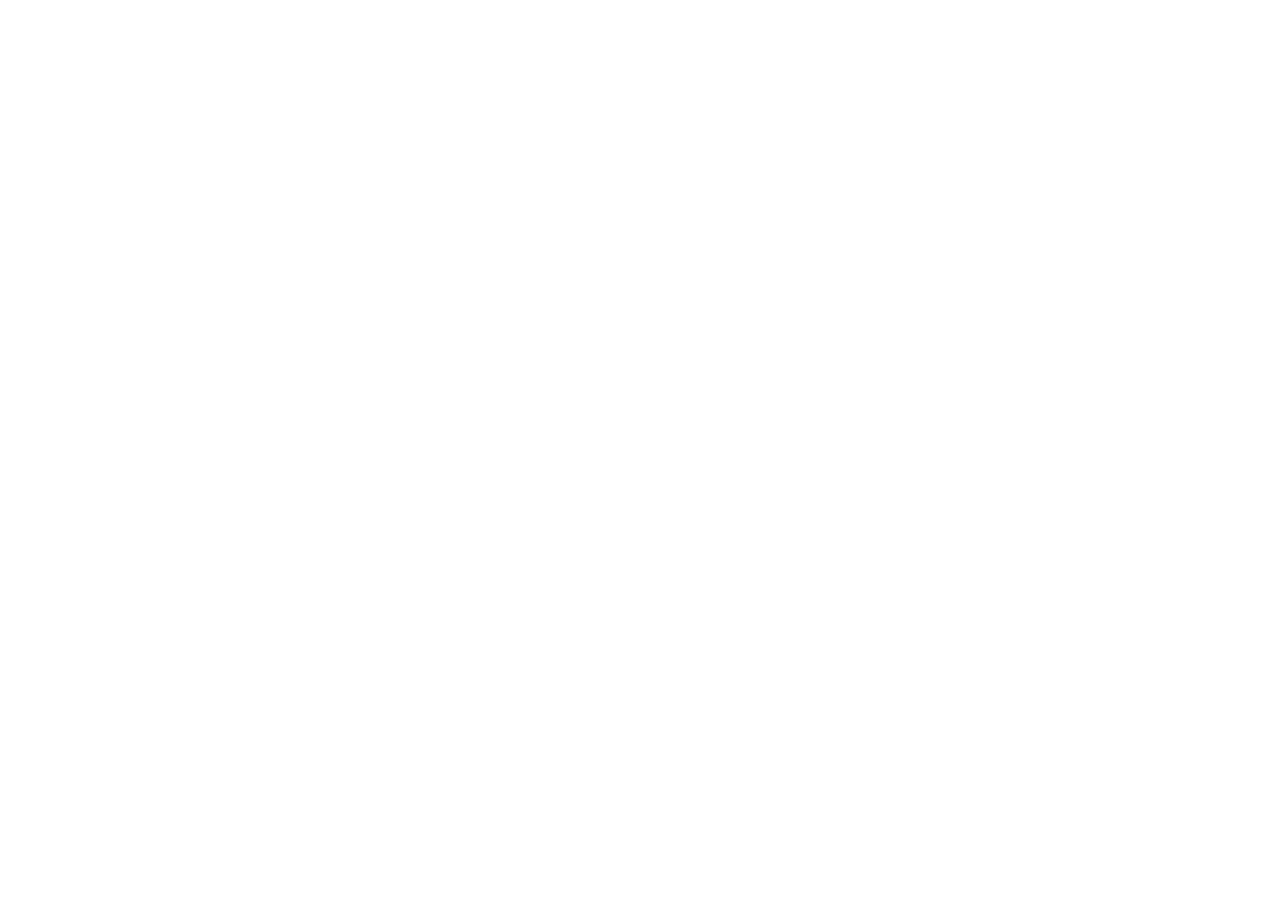
==== index.html @ 7f384db0 "jojo" ====
<!DOCTYPE html>
<html lang="en">

<head>
  <meta charset="UTF-8">
  <meta http-equiv="X-UA-Compatible" content="IE=edge">
  <meta name="viewport" content="width=device-width, initial-scale=1.0">
  <title>Document</title>
</head>

<body>

</body>

</html>
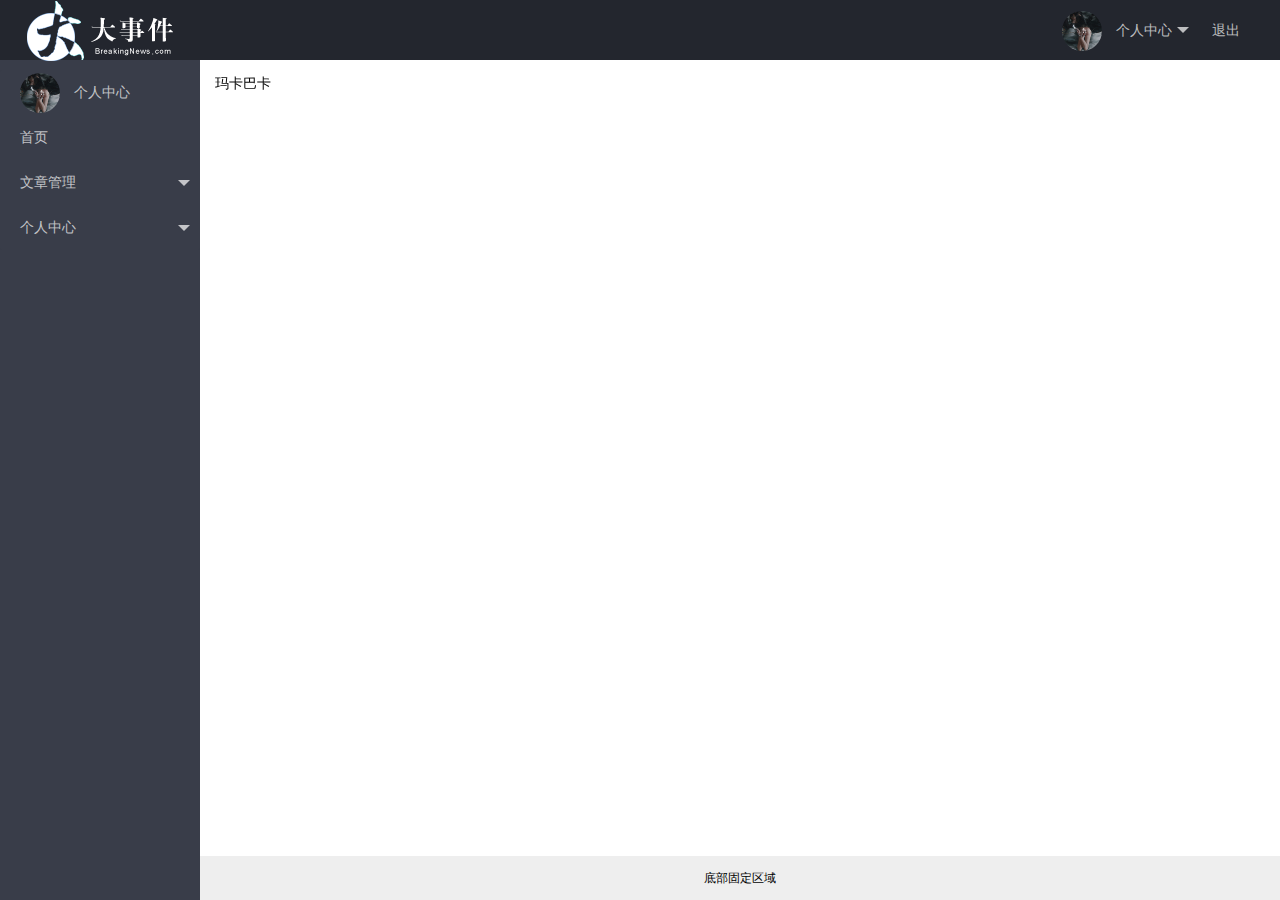
==== commit 188abd8a: "第二次提交" ====
--- a/index.html
+++ b/index.html
@@ -6,10 +6,81 @@
   <meta http-equiv="X-UA-Compatible" content="IE=edge">
   <meta name="viewport" content="width=device-width, initial-scale=1.0">
   <title>Document</title>
+  <link rel="stylesheet" href="/assets/lib/layui/css/layui.css">
+  <link rel="stylesheet" href="/assets/css/index.css">
 </head>
 
 <body>
+  <div class="layui-layout layui-layout-admin">
+    <div class="layui-header">
+      <div class="layui-logo">
+        <img src="/assets/images/logo.png" alt="">
+      </div>
+      <!-- 头部区域（可配合layui 已有的水平导航） -->
 
+      <ul class="layui-nav layui-layout-right">
+        <li class="layui-nav-item layui-hide layui-show-md-inline-block">
+          <a href="javascript:;">
+            <img src="/assets/images/preview.jpg" class="layui-nav-img">
+            个人中心
+          </a>
+          <dl class="layui-nav-child">
+            <dd><a href="">基础资料</a></dd>
+            <dd><a href="">更换头像</a></dd>
+            <dd><a href="">重置密码</a></dd>
+          </dl>
+        </li>
+        <li class="layui-nav-item" lay-header-event="menuRight" lay-unselect>
+          <a href="javascript:;">
+            退出
+          </a>
+        </li>
+      </ul>
+    </div>
+
+    <div class="layui-side layui-bg-black">
+      <div class="layui-side-scroll">
+        <!-- 左侧导航区域（可配合layui已有的垂直导航） -->
+        <ul class="layui-nav layui-nav-tree xia" lay-filter="test">
+          <li class="layui-nav-item"><a href="javascript:;">
+              <img src="/assets/images/preview.jpg" class="layui-nav-img">
+              个人中心
+            </a></li>
+          <li class="layui-nav-item"><a href="javascript:;">首页</a></li>
+          <li class="layui-nav-item">
+            <a class="" href="javascript:;">文章管理</a>
+            <dl class="layui-nav-child">
+              <dd><a href="javascript:;">文章类别</a></dd>
+              <dd><a href="javascript:;">文章列表</a></dd>
+              <dd><a href="javascript:;">发布文章</a></dd>
+
+            </dl>
+          </li>
+          <li class="layui-nav-item">
+            <a href="javascript:;">个人中心</a>
+            <dl class="layui-nav-child">
+              <dd><a href="javascript:;">基本资料</a></dd>
+              <dd><a href="javascript:;">更换头像</a></dd>
+              <dd><a href="">重置密码</a></dd>
+            </dl>
+          </li>
+
+        </ul>
+      </div>
+    </div>
+
+    <div class="layui-body">
+      <!-- 内容主体区域 -->
+      <div style="padding: 15px;">玛卡巴卡</div>
+    </div>
+
+    <div class="layui-footer">
+      <!-- 底部固定区域 -->
+      底部固定区域
+    </div>
+  </div>
+  <script src="./layui/layui.js"></script>
+  <script src="/assets/lib/layui/layui.all.js"></script>
 </body>
 
 </html>--- a/assets/lib/layui/css/layui.css
+++ b/assets/lib/layui/css/layui.css
@@ -0,0 +1,2 @@
+/** layui-v2.5.5 MIT License By https://www.layui.com */
+ .layui-inline,img{display:inline-block;vertical-align:middle}h1,h2,h3,h4,h5,h6{font-weight:400}.layui-edge,.layui-header,.layui-inline,.layui-main{position:relative}.layui-body,.layui-edge,.layui-elip{overflow:hidden}.layui-btn,.layui-edge,.layui-inline,img{vertical-align:middle}.layui-btn,.layui-disabled,.layui-icon,.layui-unselect{-moz-user-select:none;-webkit-user-select:none;-ms-user-select:none}.layui-elip,.layui-form-checkbox span,.layui-form-pane .layui-form-label{text-overflow:ellipsis;white-space:nowrap}.layui-breadcrumb,.layui-tree-btnGroup{visibility:hidden}blockquote,body,button,dd,div,dl,dt,form,h1,h2,h3,h4,h5,h6,input,li,ol,p,pre,td,textarea,th,ul{margin:0;padding:0;-webkit-tap-highlight-color:rgba(0,0,0,0)}a:active,a:hover{outline:0}img{border:none}li{list-style:none}table{border-collapse:collapse;border-spacing:0}h4,h5,h6{font-size:100%}button,input,optgroup,option,select,textarea{font-family:inherit;font-size:inherit;font-style:inherit;font-weight:inherit;outline:0}pre{white-space:pre-wrap;white-space:-moz-pre-wrap;white-space:-pre-wrap;white-space:-o-pre-wrap;word-wrap:break-word}body{line-height:24px;font:14px Helvetica Neue,Helvetica,PingFang SC,Tahoma,Arial,sans-serif}hr{height:1px;margin:10px 0;border:0;clear:both}a{color:#333;text-decoration:none}a:hover{color:#777}a cite{font-style:normal;*cursor:pointer}.layui-border-box,.layui-border-box *{box-sizing:border-box}.layui-box,.layui-box *{box-sizing:content-box}.layui-clear{clear:both;*zoom:1}.layui-clear:after{content:'\20';clear:both;*zoom:1;display:block;height:0}.layui-inline{*display:inline;*zoom:1}.layui-edge{display:inline-block;width:0;height:0;border-width:6px;border-style:dashed;border-color:transparent}.layui-edge-top{top:-4px;border-bottom-color:#999;border-bottom-style:solid}.layui-edge-right{border-left-color:#999;border-left-style:solid}.layui-edge-bottom{top:2px;border-top-color:#999;border-top-style:solid}.layui-edge-left{border-right-color:#999;border-right-style:solid}.layui-disabled,.layui-disabled:hover{color:#d2d2d2!important;cursor:not-allowed!important}.layui-circle{border-radius:100%}.layui-show{display:block!important}.layui-hide{display:none!important}@font-face{font-family:layui-icon;src:url(../font/iconfont.eot?v=250);src:url(../font/iconfont.eot?v=250#iefix) format('embedded-opentype'),url(../font/iconfont.woff2?v=250) format('woff2'),url(../font/iconfont.woff?v=250) format('woff'),url(../font/iconfont.ttf?v=250) format('truetype'),url(../font/iconfont.svg?v=250#layui-icon) format('svg')}.layui-icon{font-family:layui-icon!important;font-size:16px;font-style:normal;-webkit-font-smoothing:antialiased;-moz-osx-font-smoothing:grayscale}.layui-icon-reply-fill:before{content:"\e611"}.layui-icon-set-fill:before{content:"\e614"}.layui-icon-menu-fill:before{content:"\e60f"}.layui-icon-search:before{content:"\e615"}.layui-icon-share:before{content:"\e641"}.layui-icon-set-sm:before{content:"\e620"}.layui-icon-engine:before{content:"\e628"}.layui-icon-close:before{content:"\1006"}.layui-icon-close-fill:before{content:"\1007"}.layui-icon-chart-screen:before{content:"\e629"}.layui-icon-star:before{content:"\e600"}.layui-icon-circle-dot:before{content:"\e617"}.layui-icon-chat:before{content:"\e606"}.layui-icon-release:before{content:"\e609"}.layui-icon-list:before{content:"\e60a"}.layui-icon-chart:before{content:"\e62c"}.layui-icon-ok-circle:before{content:"\1005"}.layui-icon-layim-theme:before{content:"\e61b"}.layui-icon-table:before{content:"\e62d"}.layui-icon-right:before{content:"\e602"}.layui-icon-left:before{content:"\e603"}.layui-icon-cart-simple:before{content:"\e698"}.layui-icon-face-cry:before{content:"\e69c"}.layui-icon-face-smile:before{content:"\e6af"}.layui-icon-survey:before{content:"\e6b2"}.layui-icon-tree:before{content:"\e62e"}.layui-icon-upload-circle:before{content:"\e62f"}.layui-icon-add-circle:before{content:"\e61f"}.layui-icon-download-circle:before{content:"\e601"}.layui-icon-templeate-1:before{content:"\e630"}.layui-icon-util:before{content:"\e631"}.layui-icon-face-surprised:before{content:"\e664"}.layui-icon-edit:before{content:"\e642"}.layui-icon-speaker:before{content:"\e645"}.layui-icon-down:before{content:"\e61a"}.layui-icon-file:before{content:"\e621"}.layui-icon-layouts:before{content:"\e632"}.layui-icon-rate-half:before{content:"\e6c9"}.layui-icon-add-circle-fine:before{content:"\e608"}.layui-icon-prev-circle:before{content:"\e633"}.layui-icon-read:before{content:"\e705"}.layui-icon-404:before{content:"\e61c"}.layui-icon-carousel:before{content:"\e634"}.layui-icon-help:before{content:"\e607"}.layui-icon-code-circle:before{content:"\e635"}.layui-icon-water:before{content:"\e636"}.layui-icon-username:before{content:"\e66f"}.layui-icon-find-fill:before{content:"\e670"}.layui-icon-about:before{content:"\e60b"}.layui-icon-location:before{content:"\e715"}.layui-icon-up:before{content:"\e619"}.layui-icon-pause:before{content:"\e651"}.layui-icon-date:before{content:"\e637"}.layui-icon-layim-uploadfile:before{content:"\e61d"}.layui-icon-delete:before{content:"\e640"}.layui-icon-play:before{content:"\e652"}.layui-icon-top:before{content:"\e604"}.layui-icon-friends:before{content:"\e612"}.layui-icon-refresh-3:before{content:"\e9aa"}.layui-icon-ok:before{content:"\e605"}.layui-icon-layer:before{content:"\e638"}.layui-icon-face-smile-fine:before{content:"\e60c"}.layui-icon-dollar:before{content:"\e659"}.layui-icon-group:before{content:"\e613"}.layui-icon-layim-download:before{content:"\e61e"}.layui-icon-picture-fine:before{content:"\e60d"}.layui-icon-link:before{content:"\e64c"}.layui-icon-diamond:before{content:"\e735"}.layui-icon-log:before{content:"\e60e"}.layui-icon-rate-solid:before{content:"\e67a"}.layui-icon-fonts-del:before{content:"\e64f"}.layui-icon-unlink:before{content:"\e64d"}.layui-icon-fonts-clear:before{content:"\e639"}.layui-icon-triangle-r:before{content:"\e623"}.layui-icon-circle:before{content:"\e63f"}.layui-icon-radio:before{content:"\e643"}.layui-icon-align-center:before{content:"\e647"}.layui-icon-align-right:before{content:"\e648"}.layui-icon-align-left:before{content:"\e649"}.layui-icon-loading-1:before{content:"\e63e"}.layui-icon-return:before{content:"\e65c"}.layui-icon-fonts-strong:before{content:"\e62b"}.layui-icon-upload:before{content:"\e67c"}.layui-icon-dialogue:before{content:"\e63a"}.layui-icon-video:before{content:"\e6ed"}.layui-icon-headset:before{content:"\e6fc"}.layui-icon-cellphone-fine:before{content:"\e63b"}.layui-icon-add-1:before{content:"\e654"}.layui-icon-face-smile-b:before{content:"\e650"}.layui-icon-fonts-html:before{content:"\e64b"}.layui-icon-form:before{content:"\e63c"}.layui-icon-cart:before{content:"\e657"}.layui-icon-camera-fill:before{content:"\e65d"}.layui-icon-tabs:before{content:"\e62a"}.layui-icon-fonts-code:before{content:"\e64e"}.layui-icon-fire:before{content:"\e756"}.layui-icon-set:before{content:"\e716"}.layui-icon-fonts-u:before{content:"\e646"}.layui-icon-triangle-d:before{content:"\e625"}.layui-icon-tips:before{content:"\e702"}.layui-icon-picture:before{content:"\e64a"}.layui-icon-more-vertical:before{content:"\e671"}.layui-icon-flag:before{content:"\e66c"}.layui-icon-loading:before{content:"\e63d"}.layui-icon-fonts-i:before{content:"\e644"}.layui-icon-refresh-1:before{content:"\e666"}.layui-icon-rmb:before{content:"\e65e"}.layui-icon-home:before{content:"\e68e"}.layui-icon-user:before{content:"\e770"}.layui-icon-notice:before{content:"\e667"}.layui-icon-login-weibo:before{content:"\e675"}.layui-icon-voice:before{content:"\e688"}.layui-icon-upload-drag:before{content:"\e681"}.layui-icon-login-qq:before{content:"\e676"}.layui-icon-snowflake:before{content:"\e6b1"}.layui-icon-file-b:before{content:"\e655"}.layui-icon-template:before{content:"\e663"}.layui-icon-auz:before{content:"\e672"}.layui-icon-console:before{content:"\e665"}.layui-icon-app:before{content:"\e653"}.layui-icon-prev:before{content:"\e65a"}.layui-icon-website:before{content:"\e7ae"}.layui-icon-next:before{content:"\e65b"}.layui-icon-component:before{content:"\e857"}.layui-icon-more:before{content:"\e65f"}.layui-icon-login-wechat:before{content:"\e677"}.layui-icon-shrink-right:before{content:"\e668"}.layui-icon-spread-left:before{content:"\e66b"}.layui-icon-camera:before{content:"\e660"}.layui-icon-note:before{content:"\e66e"}.layui-icon-refresh:before{content:"\e669"}.layui-icon-female:before{content:"\e661"}.layui-icon-male:before{content:"\e662"}.layui-icon-password:before{content:"\e673"}.layui-icon-senior:before{content:"\e674"}.layui-icon-theme:before{content:"\e66a"}.layui-icon-tread:before{content:"\e6c5"}.layui-icon-praise:before{content:"\e6c6"}.layui-icon-star-fill:before{content:"\e658"}.layui-icon-rate:before{content:"\e67b"}.layui-icon-template-1:before{content:"\e656"}.layui-icon-vercode:before{content:"\e679"}.layui-icon-cellphone:before{content:"\e678"}.layui-icon-screen-full:before{content:"\e622"}.layui-icon-screen-restore:before{content:"\e758"}.layui-icon-cols:before{content:"\e610"}.layui-icon-export:before{content:"\e67d"}.layui-icon-print:before{content:"\e66d"}.layui-icon-slider:before{content:"\e714"}.layui-icon-addition:before{content:"\e624"}.layui-icon-subtraction:before{content:"\e67e"}.layui-icon-service:before{content:"\e626"}.layui-icon-transfer:before{content:"\e691"}.layui-main{width:1140px;margin:0 auto}.layui-header{z-index:1000;height:60px}.layui-header a:hover{transition:all .5s;-webkit-transition:all .5s}.layui-side{position:fixed;left:0;top:0;bottom:0;z-index:999;width:200px;overflow-x:hidden}.layui-side-scroll{position:relative;width:220px;height:100%;overflow-x:hidden}.layui-body{position:absolute;left:200px;right:0;top:0;bottom:0;z-index:998;width:auto;overflow-y:auto;box-sizing:border-box}.layui-layout-body{overflow:hidden}.layui-layout-admin .layui-header{background-color:#23262E}.layui-layout-admin .layui-side{top:60px;width:200px;overflow-x:hidden}.layui-layout-admin .layui-body{position:fixed;top:60px;bottom:44px}.layui-layout-admin .layui-main{width:auto;margin:0 15px}.layui-layout-admin .layui-footer{position:fixed;left:200px;right:0;bottom:0;height:44px;line-height:44px;padding:0 15px;background-color:#eee}.layui-layout-admin .layui-logo{position:absolute;left:0;top:0;width:200px;height:100%;line-height:60px;text-align:center;color:#009688;font-size:16px}.layui-layout-admin .layui-header .layui-nav{background:0 0}.layui-layout-left{position:absolute!important;left:200px;top:0}.layui-layout-right{position:absolute!important;right:0;top:0}.layui-container{position:relative;margin:0 auto;padding:0 15px;box-sizing:border-box}.layui-fluid{position:relative;margin:0 auto;padding:0 15px}.layui-row:after,.layui-row:before{content:'';display:block;clear:both}.layui-col-lg1,.layui-col-lg10,.layui-col-lg11,.layui-col-lg12,.layui-col-lg2,.layui-col-lg3,.layui-col-lg4,.layui-col-lg5,.layui-col-lg6,.layui-col-lg7,.layui-col-lg8,.layui-col-lg9,.layui-col-md1,.layui-col-md10,.layui-col-md11,.layui-col-md12,.layui-col-md2,.layui-col-md3,.layui-col-md4,.layui-col-md5,.layui-col-md6,.layui-col-md7,.layui-col-md8,.layui-col-md9,.layui-col-sm1,.layui-col-sm10,.layui-col-sm11,.layui-col-sm12,.layui-col-sm2,.layui-col-sm3,.layui-col-sm4,.layui-col-sm5,.layui-col-sm6,.layui-col-sm7,.layui-col-sm8,.layui-col-sm9,.layui-col-xs1,.layui-col-xs10,.layui-col-xs11,.layui-col-xs12,.layui-col-xs2,.layui-col-xs3,.layui-col-xs4,.layui-col-xs5,.layui-col-xs6,.layui-col-xs7,.layui-col-xs8,.layui-col-xs9{position:relative;display:block;box-sizing:border-box}.layui-col-xs1,.layui-col-xs10,.layui-col-xs11,.layui-col-xs12,.layui-col-xs2,.layui-col-xs3,.layui-col-xs4,.layui-col-xs5,.layui-col-xs6,.layui-col-xs7,.layui-col-xs8,.layui-col-xs9{float:left}.layui-col-xs1{width:8.33333333%}.layui-col-xs2{width:16.66666667%}.layui-col-xs3{width:25%}.layui-col-xs4{width:33.33333333%}.layui-col-xs5{width:41.66666667%}.layui-col-xs6{width:50%}.layui-col-xs7{width:58.33333333%}.layui-col-xs8{width:66.66666667%}.layui-col-xs9{width:75%}.layui-col-xs10{width:83.33333333%}.layui-col-xs11{width:91.66666667%}.layui-col-xs12{width:100%}.layui-col-xs-offset1{margin-left:8.33333333%}.layui-col-xs-offset2{margin-left:16.66666667%}.layui-col-xs-offset3{margin-left:25%}.layui-col-xs-offset4{margin-left:33.33333333%}.layui-col-xs-offset5{margin-left:41.66666667%}.layui-col-xs-offset6{margin-left:50%}.layui-col-xs-offset7{margin-left:58.33333333%}.layui-col-xs-offset8{margin-left:66.66666667%}.layui-col-xs-offset9{margin-left:75%}.layui-col-xs-offset10{margin-left:83.33333333%}.layui-col-xs-offset11{margin-left:91.66666667%}.layui-col-xs-offset12{margin-left:100%}@media screen and (max-width:768px){.layui-hide-xs{display:none!important}.layui-show-xs-block{display:block!important}.layui-show-xs-inline{display:inline!important}.layui-show-xs-inline-block{display:inline-block!important}}@media screen and (min-width:768px){.layui-container{width:750px}.layui-hide-sm{display:none!important}.layui-show-sm-block{display:block!important}.layui-show-sm-inline{display:inline!important}.layui-show-sm-inline-block{display:inline-block!important}.layui-col-sm1,.layui-col-sm10,.layui-col-sm11,.layui-col-sm12,.layui-col-sm2,.layui-col-sm3,.layui-col-sm4,.layui-col-sm5,.layui-col-sm6,.layui-col-sm7,.layui-col-sm8,.layui-col-sm9{float:left}.layui-col-sm1{width:8.33333333%}.layui-col-sm2{width:16.66666667%}.layui-col-sm3{width:25%}.layui-col-sm4{width:33.33333333%}.layui-col-sm5{width:41.66666667%}.layui-col-sm6{width:50%}.layui-col-sm7{width:58.33333333%}.layui-col-sm8{width:66.66666667%}.layui-col-sm9{width:75%}.layui-col-sm10{width:83.33333333%}.layui-col-sm11{width:91.66666667%}.layui-col-sm12{width:100%}.layui-col-sm-offset1{margin-left:8.33333333%}.layui-col-sm-offset2{margin-left:16.66666667%}.layui-col-sm-offset3{margin-left:25%}.layui-col-sm-offset4{margin-left:33.33333333%}.layui-col-sm-offset5{margin-left:41.66666667%}.layui-col-sm-offset6{margin-left:50%}.layui-col-sm-offset7{margin-left:58.33333333%}.layui-col-sm-offset8{margin-left:66.66666667%}.layui-col-sm-offset9{margin-left:75%}.layui-col-sm-offset10{margin-left:83.33333333%}.layui-col-sm-offset11{margin-left:91.66666667%}.layui-col-sm-offset12{margin-left:100%}}@media screen and (min-width:992px){.layui-container{width:970px}.layui-hide-md{display:none!important}.layui-show-md-block{display:block!important}.layui-show-md-inline{display:inline!important}.layui-show-md-inline-block{display:inline-block!important}.layui-col-md1,.layui-col-md10,.layui-col-md11,.layui-col-md12,.layui-col-md2,.layui-col-md3,.layui-col-md4,.layui-col-md5,.layui-col-md6,.layui-col-md7,.layui-col-md8,.layui-col-md9{float:left}.layui-col-md1{width:8.33333333%}.layui-col-md2{width:16.66666667%}.layui-col-md3{width:25%}.layui-col-md4{width:33.33333333%}.layui-col-md5{width:41.66666667%}.layui-col-md6{width:50%}.layui-col-md7{width:58.33333333%}.layui-col-md8{width:66.66666667%}.layui-col-md9{width:75%}.layui-col-md10{width:83.33333333%}.layui-col-md11{width:91.66666667%}.layui-col-md12{width:100%}.layui-col-md-offset1{margin-left:8.33333333%}.layui-col-md-offset2{margin-left:16.66666667%}.layui-col-md-offset3{margin-left:25%}.layui-col-md-offset4{margin-left:33.33333333%}.layui-col-md-offset5{margin-left:41.66666667%}.layui-col-md-offset6{margin-left:50%}.layui-col-md-offset7{margin-left:58.33333333%}.layui-col-md-offset8{margin-left:66.66666667%}.layui-col-md-offset9{margin-left:75%}.layui-col-md-offset10{margin-left:83.33333333%}.layui-col-md-offset11{margin-left:91.66666667%}.layui-col-md-offset12{margin-left:100%}}@media screen and (min-width:1200px){.layui-container{width:1170px}.layui-hide-lg{display:none!important}.layui-show-lg-block{display:block!important}.layui-show-lg-inline{display:inline!important}.layui-show-lg-inline-block{display:inline-block!important}.layui-col-lg1,.layui-col-lg10,.layui-col-lg11,.layui-col-lg12,.layui-col-lg2,.layui-col-lg3,.layui-col-lg4,.layui-col-lg5,.layui-col-lg6,.layui-col-lg7,.layui-col-lg8,.layui-col-lg9{float:left}.layui-col-lg1{width:8.33333333%}.layui-col-lg2{width:16.66666667%}.layui-col-lg3{width:25%}.layui-col-lg4{width:33.33333333%}.layui-col-lg5{width:41.66666667%}.layui-col-lg6{width:50%}.layui-col-lg7{width:58.33333333%}.layui-col-lg8{width:66.66666667%}.layui-col-lg9{width:75%}.layui-col-lg10{width:83.33333333%}.layui-col-lg11{width:91.66666667%}.layui-col-lg12{width:100%}.layui-col-lg-offset1{margin-left:8.33333333%}.layui-col-lg-offset2{margin-left:16.66666667%}.layui-col-lg-offset3{margin-left:25%}.layui-col-lg-offset4{margin-left:33.33333333%}.layui-col-lg-offset5{margin-left:41.66666667%}.layui-col-lg-offset6{margin-left:50%}.layui-col-lg-offset7{margin-left:58.33333333%}.layui-col-lg-offset8{margin-left:66.66666667%}.layui-col-lg-offset9{margin-left:75%}.layui-col-lg-offset10{margin-left:83.33333333%}.layui-col-lg-offset11{margin-left:91.66666667%}.layui-col-lg-offset12{margin-left:100%}}.layui-col-space1{margin:-.5px}.layui-col-space1>*{padding:.5px}.layui-col-space3{margin:-1.5px}.layui-col-space3>*{padding:1.5px}.layui-col-space5{margin:-2.5px}.layui-col-space5>*{padding:2.5px}.layui-col-space8{margin:-3.5px}.layui-col-space8>*{padding:3.5px}.layui-col-space10{margin:-5px}.layui-col-space10>*{padding:5px}.layui-col-space12{margin:-6px}.layui-col-space12>*{padding:6px}.layui-col-space15{margin:-7.5px}.layui-col-space15>*{padding:7.5px}.layui-col-space18{margin:-9px}.layui-col-space18>*{padding:9px}.layui-col-space20{margin:-10px}.layui-col-space20>*{padding:10px}.layui-col-space22{margin:-11px}.layui-col-space22>*{padding:11px}.layui-col-space25{margin:-12.5px}.layui-col-space25>*{padding:12.5px}.layui-col-space30{margin:-15px}.layui-col-space30>*{padding:15px}.layui-btn,.layui-input,.layui-select,.layui-textarea,.layui-upload-button{outline:0;-webkit-appearance:none;transition:all .3s;-webkit-transition:all .3s;box-sizing:border-box}.layui-elem-quote{margin-bottom:10px;padding:15px;line-height:22px;border-left:5px solid #009688;border-radius:0 2px 2px 0;background-color:#f2f2f2}.layui-quote-nm{border-style:solid;border-width:1px 1px 1px 5px;background:0 0}.layui-elem-field{margin-bottom:10px;padding:0;border-width:1px;border-style:solid}.layui-elem-field legend{margin-left:20px;padding:0 10px;font-size:20px;font-weight:300}.layui-field-title{margin:10px 0 20px;border-width:1px 0 0}.layui-field-box{padding:10px 15px}.layui-field-title .layui-field-box{padding:10px 0}.layui-progress{position:relative;height:6px;border-radius:20px;background-color:#e2e2e2}.layui-progress-bar{position:absolute;left:0;top:0;width:0;max-width:100%;height:6px;border-radius:20px;text-align:right;background-color:#5FB878;transition:all .3s;-webkit-transition:all .3s}.layui-progress-big,.layui-progress-big .layui-progress-bar{height:18px;line-height:18px}.layui-progress-text{position:relative;top:-20px;line-height:18px;font-size:12px;color:#666}.layui-progress-big .layui-progress-text{position:static;padding:0 10px;color:#fff}.layui-collapse{border-width:1px;border-style:solid;border-radius:2px}.layui-colla-content,.layui-colla-item{border-top-width:1px;border-top-style:solid}.layui-colla-item:first-child{border-top:none}.layui-colla-title{position:relative;height:42px;line-height:42px;padding:0 15px 0 35px;color:#333;background-color:#f2f2f2;cursor:pointer;font-size:14px;overflow:hidden}.layui-colla-content{display:none;padding:10px 15px;line-height:22px;color:#666}.layui-colla-icon{position:absolute;left:15px;top:0;font-size:14px}.layui-card{margin-bottom:15px;border-radius:2px;background-color:#fff;box-shadow:0 1px 2px 0 rgba(0,0,0,.05)}.layui-card:last-child{margin-bottom:0}.layui-card-header{position:relative;height:42px;line-height:42px;padding:0 15px;border-bottom:1px solid #f6f6f6;color:#333;border-radius:2px 2px 0 0;font-size:14px}.layui-bg-black,.layui-bg-blue,.layui-bg-cyan,.layui-bg-green,.layui-bg-orange,.layui-bg-red{color:#fff!important}.layui-card-body{position:relative;padding:10px 15px;line-height:24px}.layui-card-body[pad15]{padding:15px}.layui-card-body[pad20]{padding:20px}.layui-card-body .layui-table{margin:5px 0}.layui-card .layui-tab{margin:0}.layui-panel-window{position:relative;padding:15px;border-radius:0;border-top:5px solid #E6E6E6;background-color:#fff}.layui-auxiliar-moving{position:fixed;left:0;right:0;top:0;bottom:0;width:100%;height:100%;background:0 0;z-index:9999999999}.layui-form-label,.layui-form-mid,.layui-form-select,.layui-input-block,.layui-input-inline,.layui-textarea{position:relative}.layui-bg-red{background-color:#FF5722!important}.layui-bg-orange{background-color:#FFB800!important}.layui-bg-green{background-color:#009688!important}.layui-bg-cyan{background-color:#2F4056!important}.layui-bg-blue{background-color:#1E9FFF!important}.layui-bg-black{background-color:#393D49!important}.layui-bg-gray{background-color:#eee!important;color:#666!important}.layui-badge-rim,.layui-colla-content,.layui-colla-item,.layui-collapse,.layui-elem-field,.layui-form-pane .layui-form-item[pane],.layui-form-pane .layui-form-label,.layui-input,.layui-layedit,.layui-layedit-tool,.layui-quote-nm,.layui-select,.layui-tab-bar,.layui-tab-card,.layui-tab-title,.layui-tab-title .layui-this:after,.layui-textarea{border-color:#e6e6e6}.layui-timeline-item:before,hr{background-color:#e6e6e6}.layui-text{line-height:22px;font-size:14px;color:#666}.layui-text h1,.layui-text h2,.layui-text h3{font-weight:500;color:#333}.layui-text h1{font-size:30px}.layui-text h2{font-size:24px}.layui-text h3{font-size:18px}.layui-text a:not(.layui-btn){color:#01AAED}.layui-text a:not(.layui-btn):hover{text-decoration:underline}.layui-text ul{padding:5px 0 5px 15px}.layui-text ul li{margin-top:5px;list-style-type:disc}.layui-text em,.layui-word-aux{color:#999!important;padding:0 5px!important}.layui-btn{display:inline-block;height:38px;line-height:38px;padding:0 18px;background-color:#009688;color:#fff;white-space:nowrap;text-align:center;font-size:14px;border:none;border-radius:2px;cursor:pointer}.layui-btn:hover{opacity:.8;filter:alpha(opacity=80);color:#fff}.layui-btn:active{opacity:1;filter:alpha(opacity=100)}.layui-btn+.layui-btn{margin-left:10px}.layui-btn-container{font-size:0}.layui-btn-container .layui-btn{margin-right:10px;margin-bottom:10px}.layui-btn-container .layui-btn+.layui-btn{margin-left:0}.layui-table .layui-btn-container .layui-btn{margin-bottom:9px}.layui-btn-radius{border-radius:100px}.layui-btn .layui-icon{margin-right:3px;font-size:18px;vertical-align:bottom;vertical-align:middle\9}.layui-btn-primary{border:1px solid #C9C9C9;background-color:#fff;color:#555}.layui-btn-primary:hover{border-color:#009688;color:#333}.layui-btn-normal{background-color:#1E9FFF}.layui-btn-warm{background-color:#FFB800}.layui-btn-danger{background-color:#FF5722}.layui-btn-checked{background-color:#5FB878}.layui-btn-disabled,.layui-btn-disabled:active,.layui-btn-disabled:hover{border:1px solid #e6e6e6;background-color:#FBFBFB;color:#C9C9C9;cursor:not-allowed;opacity:1}.layui-btn-lg{height:44px;line-height:44px;padding:0 25px;font-size:16px}.layui-btn-sm{height:30px;line-height:30px;padding:0 10px;font-size:12px}.layui-btn-sm i{font-size:16px!important}.layui-btn-xs{height:22px;line-height:22px;padding:0 5px;font-size:12px}.layui-btn-xs i{font-size:14px!important}.layui-btn-group{display:inline-block;vertical-align:middle;font-size:0}.layui-btn-group .layui-btn{margin-left:0!important;margin-right:0!important;border-left:1px solid rgba(255,255,255,.5);border-radius:0}.layui-btn-group .layui-btn-primary{border-left:none}.layui-btn-group .layui-btn-primary:hover{border-color:#C9C9C9;color:#009688}.layui-btn-group .layui-btn:first-child{border-left:none;border-radius:2px 0 0 2px}.layui-btn-group .layui-btn-primary:first-child{border-left:1px solid #c9c9c9}.layui-btn-group .layui-btn:last-child{border-radius:0 2px 2px 0}.layui-btn-group .layui-btn+.layui-btn{margin-left:0}.layui-btn-group+.layui-btn-group{margin-left:10px}.layui-btn-fluid{width:100%}.layui-input,.layui-select,.layui-textarea{height:38px;line-height:1.3;line-height:38px\9;border-width:1px;border-style:solid;background-color:#fff;border-radius:2px}.layui-input::-webkit-input-placeholder,.layui-select::-webkit-input-placeholder,.layui-textarea::-webkit-input-placeholder{line-height:1.3}.layui-input,.layui-textarea{display:block;width:100%;padding-left:10px}.layui-input:hover,.layui-textarea:hover{border-color:#D2D2D2!important}.layui-input:focus,.layui-textarea:focus{border-color:#C9C9C9!important}.layui-textarea{min-height:100px;height:auto;line-height:20px;padding:6px 10px;resize:vertical}.layui-select{padding:0 10px}.layui-form input[type=checkbox],.layui-form input[type=radio],.layui-form select{display:none}.layui-form [lay-ignore]{display:initial}.layui-form-item{margin-bottom:15px;clear:both;*zoom:1}.layui-form-item:after{content:'\20';clear:both;*zoom:1;display:block;height:0}.layui-form-label{float:left;display:block;padding:9px 15px;width:80px;font-weight:400;line-height:20px;text-align:right}.layui-form-label-col{display:block;float:none;padding:9px 0;line-height:20px;text-align:left}.layui-form-item .layui-inline{margin-bottom:5px;margin-right:10px}.layui-input-block{margin-left:110px;min-height:36px}.layui-input-inline{display:inline-block;vertical-align:middle}.layui-form-item .layui-input-inline{float:left;width:190px;margin-right:10px}.layui-form-text .layui-input-inline{width:auto}.layui-form-mid{float:left;display:block;padding:9px 0!important;line-height:20px;margin-right:10px}.layui-form-danger+.layui-form-select .layui-input,.layui-form-danger:focus{border-color:#FF5722!important}.layui-form-select .layui-input{padding-right:30px;cursor:pointer}.layui-form-select .layui-edge{position:absolute;right:10px;top:50%;margin-top:-3px;cursor:pointer;border-width:6px;border-top-color:#c2c2c2;border-top-style:solid;transition:all .3s;-webkit-transition:all .3s}.layui-form-select dl{display:none;position:absolute;left:0;top:42px;padding:5px 0;z-index:899;min-width:100%;border:1px solid #d2d2d2;max-height:300px;overflow-y:auto;background-color:#fff;border-radius:2px;box-shadow:0 2px 4px rgba(0,0,0,.12);box-sizing:border-box}.layui-form-select dl dd,.layui-form-select dl dt{padding:0 10px;line-height:36px;white-space:nowrap;overflow:hidden;text-overflow:ellipsis}.layui-form-select dl dt{font-size:12px;color:#999}.layui-form-select dl dd{cursor:pointer}.layui-form-select dl dd:hover{background-color:#f2f2f2;-webkit-transition:.5s all;transition:.5s all}.layui-form-select .layui-select-group dd{padding-left:20px}.layui-form-select dl dd.layui-select-tips{padding-left:10px!important;color:#999}.layui-form-select dl dd.layui-this{background-color:#5FB878;color:#fff}.layui-form-checkbox,.layui-form-select dl dd.layui-disabled{background-color:#fff}.layui-form-selected dl{display:block}.layui-form-checkbox,.layui-form-checkbox *,.layui-form-switch{display:inline-block;vertical-align:middle}.layui-form-selected .layui-edge{margin-top:-9px;-webkit-transform:rotate(180deg);transform:rotate(180deg);margin-top:-3px\9}:root .layui-form-selected .layui-edge{margin-top:-9px\0/IE9}.layui-form-selectup dl{top:auto;bottom:42px}.layui-select-none{margin:5px 0;text-align:center;color:#999}.layui-select-disabled .layui-disabled{border-color:#eee!important}.layui-select-disabled .layui-edge{border-top-color:#d2d2d2}.layui-form-checkbox{position:relative;height:30px;line-height:30px;margin-right:10px;padding-right:30px;cursor:pointer;font-size:0;-webkit-transition:.1s linear;transition:.1s linear;box-sizing:border-box}.layui-form-checkbox span{padding:0 10px;height:100%;font-size:14px;border-radius:2px 0 0 2px;background-color:#d2d2d2;color:#fff;overflow:hidden}.layui-form-checkbox:hover span{background-color:#c2c2c2}.layui-form-checkbox i{position:absolute;right:0;top:0;width:30px;height:28px;border:1px solid #d2d2d2;border-left:none;border-radius:0 2px 2px 0;color:#fff;font-size:20px;text-align:center}.layui-form-checkbox:hover i{border-color:#c2c2c2;color:#c2c2c2}.layui-form-checked,.layui-form-checked:hover{border-color:#5FB878}.layui-form-checked span,.layui-form-checked:hover span{background-color:#5FB878}.layui-form-checked i,.layui-form-checked:hover i{color:#5FB878}.layui-form-item .layui-form-checkbox{margin-top:4px}.layui-form-checkbox[lay-skin=primary]{height:auto!important;line-height:normal!important;min-width:18px;min-height:18px;border:none!important;margin-right:0;padding-left:28px;padding-right:0;background:0 0}.layui-form-checkbox[lay-skin=primary] span{padding-left:0;padding-right:15px;line-height:18px;background:0 0;color:#666}.layui-form-checkbox[lay-skin=primary] i{right:auto;left:0;width:16px;height:16px;line-height:16px;border:1px solid #d2d2d2;font-size:12px;border-radius:2px;background-color:#fff;-webkit-transition:.1s linear;transition:.1s linear}.layui-form-checkbox[lay-skin=primary]:hover i{border-color:#5FB878;color:#fff}.layui-form-checked[lay-skin=primary] i{border-color:#5FB878!important;background-color:#5FB878;color:#fff}.layui-checkbox-disbaled[lay-skin=primary] span{background:0 0!important;color:#c2c2c2}.layui-checkbox-disbaled[lay-skin=primary]:hover i{border-color:#d2d2d2}.layui-form-item .layui-form-checkbox[lay-skin=primary]{margin-top:10px}.layui-form-switch{position:relative;height:22px;line-height:22px;min-width:35px;padding:0 5px;margin-top:8px;border:1px solid #d2d2d2;border-radius:20px;cursor:pointer;background-color:#fff;-webkit-transition:.1s linear;transition:.1s linear}.layui-form-switch i{position:absolute;left:5px;top:3px;width:16px;height:16px;border-radius:20px;background-color:#d2d2d2;-webkit-transition:.1s linear;transition:.1s linear}.layui-form-switch em{position:relative;top:0;width:25px;margin-left:21px;padding:0!important;text-align:center!important;color:#999!important;font-style:normal!important;font-size:12px}.layui-form-onswitch{border-color:#5FB878;background-color:#5FB878}.layui-checkbox-disbaled,.layui-checkbox-disbaled i{border-color:#e2e2e2!important}.layui-form-onswitch i{left:100%;margin-left:-21px;background-color:#fff}.layui-form-onswitch em{margin-left:5px;margin-right:21px;color:#fff!important}.layui-checkbox-disbaled span{background-color:#e2e2e2!important}.layui-checkbox-disbaled:hover i{color:#fff!important}[lay-radio]{display:none}.layui-form-radio,.layui-form-radio *{display:inline-block;vertical-align:middle}.layui-form-radio{line-height:28px;margin:6px 10px 0 0;padding-right:10px;cursor:pointer;font-size:0}.layui-form-radio *{font-size:14px}.layui-form-radio>i{margin-right:8px;font-size:22px;color:#c2c2c2}.layui-form-radio>i:hover,.layui-form-radioed>i{color:#5FB878}.layui-radio-disbaled>i{color:#e2e2e2!important}.layui-form-pane .layui-form-label{width:110px;padding:8px 15px;height:38px;line-height:20px;border-width:1px;border-style:solid;border-radius:2px 0 0 2px;text-align:center;background-color:#FBFBFB;overflow:hidden;box-sizing:border-box}.layui-form-pane .layui-input-inline{margin-left:-1px}.layui-form-pane .layui-input-block{margin-left:110px;left:-1px}.layui-form-pane .layui-input{border-radius:0 2px 2px 0}.layui-form-pane .layui-form-text .layui-form-label{float:none;width:100%;border-radius:2px;box-sizing:border-box;text-align:left}.layui-form-pane .layui-form-text .layui-input-inline{display:block;margin:0;top:-1px;clear:both}.layui-form-pane .layui-form-text .layui-input-block{margin:0;left:0;top:-1px}.layui-form-pane .layui-form-text .layui-textarea{min-height:100px;border-radius:0 0 2px 2px}.layui-form-pane .layui-form-checkbox{margin:4px 0 4px 10px}.layui-form-pane .layui-form-radio,.layui-form-pane .layui-form-switch{margin-top:6px;margin-left:10px}.layui-form-pane .layui-form-item[pane]{position:relative;border-width:1px;border-style:solid}.layui-form-pane .layui-form-item[pane] .layui-form-label{position:absolute;left:0;top:0;height:100%;border-width:0 1px 0 0}.layui-form-pane .layui-form-item[pane] .layui-input-inline{margin-left:110px}@media screen and (max-width:450px){.layui-form-item .layui-form-label{text-overflow:ellipsis;overflow:hidden;white-space:nowrap}.layui-form-item .layui-inline{display:block;margin-right:0;margin-bottom:20px;clear:both}.layui-form-item .layui-inline:after{content:'\20';clear:both;display:block;height:0}.layui-form-item .layui-input-inline{display:block;float:none;left:-3px;width:auto;margin:0 0 10px 112px}.layui-form-item .layui-input-inline+.layui-form-mid{margin-left:110px;top:-5px;padding:0}.layui-form-item .layui-form-checkbox{margin-right:5px;margin-bottom:5px}}.layui-layedit{border-width:1px;border-style:solid;border-radius:2px}.layui-layedit-tool{padding:3px 5px;border-bottom-width:1px;border-bottom-style:solid;font-size:0}.layedit-tool-fixed{position:fixed;top:0;border-top:1px solid #e2e2e2}.layui-layedit-tool .layedit-tool-mid,.layui-layedit-tool .layui-icon{display:inline-block;vertical-align:middle;text-align:center;font-size:14px}.layui-layedit-tool .layui-icon{position:relative;width:32px;height:30px;line-height:30px;margin:3px 5px;color:#777;cursor:pointer;border-radius:2px}.layui-layedit-tool .layui-icon:hover{color:#393D49}.layui-layedit-tool .layui-icon:active{color:#000}.layui-layedit-tool .layedit-tool-active{background-color:#e2e2e2;color:#000}.layui-layedit-tool .layui-disabled,.layui-layedit-tool .layui-disabled:hover{color:#d2d2d2;cursor:not-allowed}.layui-layedit-tool .layedit-tool-mid{width:1px;height:18px;margin:0 10px;background-color:#d2d2d2}.layedit-tool-html{width:50px!important;font-size:30px!important}.layedit-tool-b,.layedit-tool-code,.layedit-tool-help{font-size:16px!important}.layedit-tool-d,.layedit-tool-face,.layedit-tool-image,.layedit-tool-unlink{font-size:18px!important}.layedit-tool-image input{position:absolute;font-size:0;left:0;top:0;width:100%;height:100%;opacity:.01;filter:Alpha(opacity=1);cursor:pointer}.layui-layedit-iframe iframe{display:block;width:100%}#LAY_layedit_code{overflow:hidden}.layui-laypage{display:inline-block;*display:inline;*zoom:1;vertical-align:middle;margin:10px 0;font-size:0}.layui-laypage>a:first-child,.layui-laypage>a:first-child em{border-radius:2px 0 0 2px}.layui-laypage>a:last-child,.layui-laypage>a:last-child em{border-radius:0 2px 2px 0}.layui-laypage>:first-child{margin-left:0!important}.layui-laypage>:last-child{margin-right:0!important}.layui-laypage a,.layui-laypage button,.layui-laypage input,.layui-laypage select,.layui-laypage span{border:1px solid #e2e2e2}.layui-laypage a,.layui-laypage span{display:inline-block;*display:inline;*zoom:1;vertical-align:middle;padding:0 15px;height:28px;line-height:28px;margin:0 -1px 5px 0;background-color:#fff;color:#333;font-size:12px}.layui-flow-more a *,.layui-laypage input,.layui-table-view select[lay-ignore]{display:inline-block}.layui-laypage a:hover{color:#009688}.layui-laypage em{font-style:normal}.layui-laypage .layui-laypage-spr{color:#999;font-weight:700}.layui-laypage a{text-decoration:none}.layui-laypage .layui-laypage-curr{position:relative}.layui-laypage .layui-laypage-curr em{position:relative;color:#fff}.layui-laypage .layui-laypage-curr .layui-laypage-em{position:absolute;left:-1px;top:-1px;padding:1px;width:100%;height:100%;background-color:#009688}.layui-laypage-em{border-radius:2px}.layui-laypage-next em,.layui-laypage-prev em{font-family:Sim sun;font-size:16px}.layui-laypage .layui-laypage-count,.layui-laypage .layui-laypage-limits,.layui-laypage .layui-laypage-refresh,.layui-laypage .layui-laypage-skip{margin-left:10px;margin-right:10px;padding:0;border:none}.layui-laypage .layui-laypage-limits,.layui-laypage .layui-laypage-refresh{vertical-align:top}.layui-laypage .layui-laypage-refresh i{font-size:18px;cursor:pointer}.layui-laypage select{height:22px;padding:3px;border-radius:2px;cursor:pointer}.layui-laypage .layui-laypage-skip{height:30px;line-height:30px;color:#999}.layui-laypage button,.layui-laypage input{height:30px;line-height:30px;border-radius:2px;vertical-align:top;background-color:#fff;box-sizing:border-box}.layui-laypage input{width:40px;margin:0 10px;padding:0 3px;text-align:center}.layui-laypage input:focus,.layui-laypage select:focus{border-color:#009688!important}.layui-laypage button{margin-left:10px;padding:0 10px;cursor:pointer}.layui-table,.layui-table-view{margin:10px 0}.layui-flow-more{margin:10px 0;text-align:center;color:#999;font-size:14px}.layui-flow-more a{height:32px;line-height:32px}.layui-flow-more a *{vertical-align:top}.layui-flow-more a cite{padding:0 20px;border-radius:3px;background-color:#eee;color:#333;font-style:normal}.layui-flow-more a cite:hover{opacity:.8}.layui-flow-more a i{font-size:30px;color:#737383}.layui-table{width:100%;background-color:#fff;color:#666}.layui-table tr{transition:all .3s;-webkit-transition:all .3s}.layui-table th{text-align:left;font-weight:400}.layui-table tbody tr:hover,.layui-table thead tr,.layui-table-click,.layui-table-header,.layui-table-hover,.layui-table-mend,.layui-table-patch,.layui-table-tool,.layui-table-total,.layui-table-total tr,.layui-table[lay-even] tr:nth-child(even){background-color:#f2f2f2}.layui-table td,.layui-table th,.layui-table-col-set,.layui-table-fixed-r,.layui-table-grid-down,.layui-table-header,.layui-table-page,.layui-table-tips-main,.layui-table-tool,.layui-table-total,.layui-table-view,.layui-table[lay-skin=line],.layui-table[lay-skin=row]{border-width:1px;border-style:solid;border-color:#e6e6e6}.layui-table td,.layui-table th{position:relative;padding:9px 15px;min-height:20px;line-height:20px;font-size:14px}.layui-table[lay-skin=line] td,.layui-table[lay-skin=line] th{border-width:0 0 1px}.layui-table[lay-skin=row] td,.layui-table[lay-skin=row] th{border-width:0 1px 0 0}.layui-table[lay-skin=nob] td,.layui-table[lay-skin=nob] th{border:none}.layui-table img{max-width:100px}.layui-table[lay-size=lg] td,.layui-table[lay-size=lg] th{padding:15px 30px}.layui-table-view .layui-table[lay-size=lg] .layui-table-cell{height:40px;line-height:40px}.layui-table[lay-size=sm] td,.layui-table[lay-size=sm] th{font-size:12px;padding:5px 10px}.layui-table-view .layui-table[lay-size=sm] .layui-table-cell{height:20px;line-height:20px}.layui-table[lay-data]{display:none}.layui-table-box{position:relative;overflow:hidden}.layui-table-view .layui-table{position:relative;width:auto;margin:0}.layui-table-view .layui-table[lay-skin=line]{border-width:0 1px 0 0}.layui-table-view .layui-table[lay-skin=row]{border-width:0 0 1px}.layui-table-view .layui-table td,.layui-table-view .layui-table th{padding:5px 0;border-top:none;border-left:none}.layui-table-view .layui-table th.layui-unselect .layui-table-cell span{cursor:pointer}.layui-table-view .layui-table td{cursor:default}.layui-table-view .layui-table td[data-edit=text]{cursor:text}.layui-table-view .layui-form-checkbox[lay-skin=primary] i{width:18px;height:18px}.layui-table-view .layui-form-radio{line-height:0;padding:0}.layui-table-view .layui-form-radio>i{margin:0;font-size:20px}.layui-table-init{position:absolute;left:0;top:0;width:100%;height:100%;text-align:center;z-index:110}.layui-table-init .layui-icon{position:absolute;left:50%;top:50%;margin:-15px 0 0 -15px;font-size:30px;color:#c2c2c2}.layui-table-header{border-width:0 0 1px;overflow:hidden}.layui-table-header .layui-table{margin-bottom:-1px}.layui-table-tool .layui-inline[lay-event]{position:relative;width:26px;height:26px;padding:5px;line-height:16px;margin-right:10px;text-align:center;color:#333;border:1px solid #ccc;cursor:pointer;-webkit-transition:.5s all;transition:.5s all}.layui-table-tool .layui-inline[lay-event]:hover{border:1px solid #999}.layui-table-tool-temp{padding-right:120px}.layui-table-tool-self{position:absolute;right:17px;top:10px}.layui-table-tool .layui-table-tool-self .layui-inline[lay-event]{margin:0 0 0 10px}.layui-table-tool-panel{position:absolute;top:29px;left:-1px;padding:5px 0;min-width:150px;min-height:40px;border:1px solid #d2d2d2;text-align:left;overflow-y:auto;background-color:#fff;box-shadow:0 2px 4px rgba(0,0,0,.12)}.layui-table-cell,.layui-table-tool-panel li{overflow:hidden;text-overflow:ellipsis;white-space:nowrap}.layui-table-tool-panel li{padding:0 10px;line-height:30px;-webkit-transition:.5s all;transition:.5s all}.layui-table-tool-panel li .layui-form-checkbox[lay-skin=primary]{width:100%;padding-left:28px}.layui-table-tool-panel li:hover{background-color:#f2f2f2}.layui-table-tool-panel li .layui-form-checkbox[lay-skin=primary] i{position:absolute;left:0;top:0}.layui-table-tool-panel li .layui-form-checkbox[lay-skin=primary] span{padding:0}.layui-table-tool .layui-table-tool-self .layui-table-tool-panel{left:auto;right:-1px}.layui-table-col-set{position:absolute;right:0;top:0;width:20px;height:100%;border-width:0 0 0 1px;background-color:#fff}.layui-table-sort{width:10px;height:20px;margin-left:5px;cursor:pointer!important}.layui-table-sort .layui-edge{position:absolute;left:5px;border-width:5px}.layui-table-sort .layui-table-sort-asc{top:3px;border-top:none;border-bottom-style:solid;border-bottom-color:#b2b2b2}.layui-table-sort .layui-table-sort-asc:hover{border-bottom-color:#666}.layui-table-sort .layui-table-sort-desc{bottom:5px;border-bottom:none;border-top-style:solid;border-top-color:#b2b2b2}.layui-table-sort .layui-table-sort-desc:hover{border-top-color:#666}.layui-table-sort[lay-sort=asc] .layui-table-sort-asc{border-bottom-color:#000}.layui-table-sort[lay-sort=desc] .layui-table-sort-desc{border-top-color:#000}.layui-table-cell{height:28px;line-height:28px;padding:0 15px;position:relative;box-sizing:border-box}.layui-table-cell .layui-form-checkbox[lay-skin=primary]{top:-1px;padding:0}.layui-table-cell .layui-table-link{color:#01AAED}.laytable-cell-checkbox,.laytable-cell-numbers,.laytable-cell-radio,.laytable-cell-space{padding:0;text-align:center}.layui-table-body{position:relative;overflow:auto;margin-right:-1px;margin-bottom:-1px}.layui-table-body .layui-none{line-height:26px;padding:15px;text-align:center;color:#999}.layui-table-fixed{position:absolute;left:0;top:0;z-index:101}.layui-table-fixed .layui-table-body{overflow:hidden}.layui-table-fixed-l{box-shadow:0 -1px 8px rgba(0,0,0,.08)}.layui-table-fixed-r{left:auto;right:-1px;border-width:0 0 0 1px;box-shadow:-1px 0 8px rgba(0,0,0,.08)}.layui-table-fixed-r .layui-table-header{position:relative;overflow:visible}.layui-table-mend{position:absolute;right:-49px;top:0;height:100%;width:50px}.layui-table-tool{position:relative;z-index:890;width:100%;min-height:50px;line-height:30px;padding:10px 15px;border-width:0 0 1px}.layui-table-tool .layui-btn-container{margin-bottom:-10px}.layui-table-page,.layui-table-total{border-width:1px 0 0;margin-bottom:-1px;overflow:hidden}.layui-table-page{position:relative;width:100%;padding:7px 7px 0;height:41px;font-size:12px;white-space:nowrap}.layui-table-page>div{height:26px}.layui-table-page .layui-laypage{margin:0}.layui-table-page .layui-laypage a,.layui-table-page .layui-laypage span{height:26px;line-height:26px;margin-bottom:10px;border:none;background:0 0}.layui-table-page .layui-laypage a,.layui-table-page .layui-laypage span.layui-laypage-curr{padding:0 12px}.layui-table-page .layui-laypage span{margin-left:0;padding:0}.layui-table-page .layui-laypage .layui-laypage-prev{margin-left:-7px!important}.layui-table-page .layui-laypage .layui-laypage-curr .layui-laypage-em{left:0;top:0;padding:0}.layui-table-page .layui-laypage button,.layui-table-page .layui-laypage input{height:26px;line-height:26px}.layui-table-page .layui-laypage input{width:40px}.layui-table-page .layui-laypage button{padding:0 10px}.layui-table-page select{height:18px}.layui-table-patch .layui-table-cell{padding:0;width:30px}.layui-table-edit{position:absolute;left:0;top:0;width:100%;height:100%;padding:0 14px 1px;border-radius:0;box-shadow:1px 1px 20px rgba(0,0,0,.15)}.layui-table-edit:focus{border-color:#5FB878!important}select.layui-table-edit{padding:0 0 0 10px;border-color:#C9C9C9}.layui-table-view .layui-form-checkbox,.layui-table-view .layui-form-radio,.layui-table-view .layui-form-switch{top:0;margin:0;box-sizing:content-box}.layui-table-view .layui-form-checkbox{top:-1px;height:26px;line-height:26px}.layui-table-view .layui-form-checkbox i{height:26px}.layui-table-grid .layui-table-cell{overflow:visible}.layui-table-grid-down{position:absolute;top:0;right:0;width:26px;height:100%;padding:5px 0;border-width:0 0 0 1px;text-align:center;background-color:#fff;color:#999;cursor:pointer}.layui-table-grid-down .layui-icon{position:absolute;top:50%;left:50%;margin:-8px 0 0 -8px}.layui-table-grid-down:hover{background-color:#fbfbfb}body .layui-table-tips .layui-layer-content{background:0 0;padding:0;box-shadow:0 1px 6px rgba(0,0,0,.12)}.layui-table-tips-main{margin:-44px 0 0 -1px;max-height:150px;padding:8px 15px;font-size:14px;overflow-y:scroll;background-color:#fff;color:#666}.layui-table-tips-c{position:absolute;right:-3px;top:-13px;width:20px;height:20px;padding:3px;cursor:pointer;background-color:#666;border-radius:50%;color:#fff}.layui-table-tips-c:hover{background-color:#777}.layui-table-tips-c:before{position:relative;right:-2px}.layui-upload-file{display:none!important;opacity:.01;filter:Alpha(opacity=1)}.layui-upload-drag,.layui-upload-form,.layui-upload-wrap{display:inline-block}.layui-upload-list{margin:10px 0}.layui-upload-choose{padding:0 10px;color:#999}.layui-upload-drag{position:relative;padding:30px;border:1px dashed #e2e2e2;background-color:#fff;text-align:center;cursor:pointer;color:#999}.layui-upload-drag .layui-icon{font-size:50px;color:#009688}.layui-upload-drag[lay-over]{border-color:#009688}.layui-upload-iframe{position:absolute;width:0;height:0;border:0;visibility:hidden}.layui-upload-wrap{position:relative;vertical-align:middle}.layui-upload-wrap .layui-upload-file{display:block!important;position:absolute;left:0;top:0;z-index:10;font-size:100px;width:100%;height:100%;opacity:.01;filter:Alpha(opacity=1);cursor:pointer}.layui-transfer-active,.layui-transfer-box{display:inline-block;vertical-align:middle}.layui-transfer-box,.layui-transfer-header,.layui-transfer-search{border-width:0;border-style:solid;border-color:#e6e6e6}.layui-transfer-box{position:relative;border-width:1px;width:200px;height:360px;border-radius:2px;background-color:#fff}.layui-transfer-box .layui-form-checkbox{width:100%;margin:0!important}.layui-transfer-header{height:38px;line-height:38px;padding:0 10px;border-bottom-width:1px}.layui-transfer-search{position:relative;padding:10px;border-bottom-width:1px}.layui-transfer-search .layui-input{height:32px;padding-left:30px;font-size:12px}.layui-transfer-search .layui-icon-search{position:absolute;left:20px;top:50%;margin-top:-8px;color:#666}.layui-transfer-active{margin:0 15px}.layui-transfer-active .layui-btn{display:block;margin:0;padding:0 15px;background-color:#5FB878;border-color:#5FB878;color:#fff}.layui-transfer-active .layui-btn-disabled{background-color:#FBFBFB;border-color:#e6e6e6;color:#C9C9C9}.layui-transfer-active .layui-btn:first-child{margin-bottom:15px}.layui-transfer-active .layui-btn .layui-icon{margin:0;font-size:14px!important}.layui-transfer-data{padding:5px 0;overflow:auto}.layui-transfer-data li{height:32px;line-height:32px;padding:0 10px}.layui-transfer-data li:hover{background-color:#f2f2f2;transition:.5s all}.layui-transfer-data .layui-none{padding:15px 10px;text-align:center;color:#999}.layui-nav{position:relative;padding:0 20px;background-color:#393D49;color:#fff;border-radius:2px;font-size:0;box-sizing:border-box}.layui-nav *{font-size:14px}.layui-nav .layui-nav-item{position:relative;display:inline-block;*display:inline;*zoom:1;vertical-align:middle;line-height:60px}.layui-nav .layui-nav-item a{display:block;padding:0 20px;color:#fff;color:rgba(255,255,255,.7);transition:all .3s;-webkit-transition:all .3s}.layui-nav .layui-this:after,.layui-nav-bar,.layui-nav-tree .layui-nav-itemed:after{position:absolute;left:0;top:0;width:0;height:5px;background-color:#5FB878;transition:all .2s;-webkit-transition:all .2s}.layui-nav-bar{z-index:1000}.layui-nav .layui-nav-item a:hover,.layui-nav .layui-this a{color:#fff}.layui-nav .layui-this:after{content:'';top:auto;bottom:0;width:100%}.layui-nav-img{width:30px;height:30px;margin-right:10px;border-radius:50%}.layui-nav .layui-nav-more{content:'';width:0;height:0;border-style:solid dashed dashed;border-color:#fff transparent transparent;overflow:hidden;cursor:pointer;transition:all .2s;-webkit-transition:all .2s;position:absolute;top:50%;right:3px;margin-top:-3px;border-width:6px;border-top-color:rgba(255,255,255,.7)}.layui-nav .layui-nav-mored,.layui-nav-itemed>a .layui-nav-more{margin-top:-9px;border-style:dashed dashed solid;border-color:transparent transparent #fff}.layui-nav-child{display:none;position:absolute;left:0;top:65px;min-width:100%;line-height:36px;padding:5px 0;box-shadow:0 2px 4px rgba(0,0,0,.12);border:1px solid #d2d2d2;background-color:#fff;z-index:100;border-radius:2px;white-space:nowrap}.layui-nav .layui-nav-child a{color:#333}.layui-nav .layui-nav-child a:hover{background-color:#f2f2f2;color:#000}.layui-nav-child dd{position:relative}.layui-nav .layui-nav-child dd.layui-this a,.layui-nav-child dd.layui-this{background-color:#5FB878;color:#fff}.layui-nav-child dd.layui-this:after{display:none}.layui-nav-tree{width:200px;padding:0}.layui-nav-tree .layui-nav-item{display:block;width:100%;line-height:45px}.layui-nav-tree .layui-nav-item a{position:relative;height:45px;line-height:45px;text-overflow:ellipsis;overflow:hidden;white-space:nowrap}.layui-nav-tree .layui-nav-item a:hover{background-color:#4E5465}.layui-nav-tree .layui-nav-bar{width:5px;height:0;background-color:#009688}.layui-nav-tree .layui-nav-child dd.layui-this,.layui-nav-tree .layui-nav-child dd.layui-this a,.layui-nav-tree .layui-this,.layui-nav-tree .layui-this>a,.layui-nav-tree .layui-this>a:hover{background-color:#009688;color:#fff}.layui-nav-tree .layui-this:after{display:none}.layui-nav-itemed>a,.layui-nav-tree .layui-nav-title a,.layui-nav-tree .layui-nav-title a:hover{color:#fff!important}.layui-nav-tree .layui-nav-child{position:relative;z-index:0;top:0;border:none;box-shadow:none}.layui-nav-tree .layui-nav-child a{height:40px;line-height:40px;color:#fff;color:rgba(255,255,255,.7)}.layui-nav-tree .layui-nav-child,.layui-nav-tree .layui-nav-child a:hover{background:0 0;color:#fff}.layui-nav-tree .layui-nav-more{right:10px}.layui-nav-itemed>.layui-nav-child{display:block;padding:0;background-color:rgba(0,0,0,.3)!important}.layui-nav-itemed>.layui-nav-child>.layui-this>.layui-nav-child{display:block}.layui-nav-side{position:fixed;top:0;bottom:0;left:0;overflow-x:hidden;z-index:999}.layui-bg-blue .layui-nav-bar,.layui-bg-blue .layui-nav-itemed:after,.layui-bg-blue .layui-this:after{background-color:#93D1FF}.layui-bg-blue .layui-nav-child dd.layui-this{background-color:#1E9FFF}.layui-bg-blue .layui-nav-itemed>a,.layui-nav-tree.layui-bg-blue .layui-nav-title a,.layui-nav-tree.layui-bg-blue .layui-nav-title a:hover{background-color:#007DDB!important}.layui-breadcrumb{font-size:0}.layui-breadcrumb>*{font-size:14px}.layui-breadcrumb a{color:#999!important}.layui-breadcrumb a:hover{color:#5FB878!important}.layui-breadcrumb a cite{color:#666;font-style:normal}.layui-breadcrumb span[lay-separator]{margin:0 10px;color:#999}.layui-tab{margin:10px 0;text-align:left!important}.layui-tab[overflow]>.layui-tab-title{overflow:hidden}.layui-tab-title{position:relative;left:0;height:40px;white-space:nowrap;font-size:0;border-bottom-width:1px;border-bottom-style:solid;transition:all .2s;-webkit-transition:all .2s}.layui-tab-title li{display:inline-block;*display:inline;*zoom:1;vertical-align:middle;font-size:14px;transition:all .2s;-webkit-transition:all .2s;position:relative;line-height:40px;min-width:65px;padding:0 15px;text-align:center;cursor:pointer}.layui-tab-title li a{display:block}.layui-tab-title .layui-this{color:#000}.layui-tab-title .layui-this:after{position:absolute;left:0;top:0;content:'';width:100%;height:41px;border-width:1px;border-style:solid;border-bottom-color:#fff;border-radius:2px 2px 0 0;box-sizing:border-box;pointer-events:none}.layui-tab-bar{position:absolute;right:0;top:0;z-index:10;width:30px;height:39px;line-height:39px;border-width:1px;border-style:solid;border-radius:2px;text-align:center;background-color:#fff;cursor:pointer}.layui-tab-bar .layui-icon{position:relative;display:inline-block;top:3px;transition:all .3s;-webkit-transition:all .3s}.layui-tab-item{display:none}.layui-tab-more{padding-right:30px;height:auto!important;white-space:normal!important}.layui-tab-more li.layui-this:after{border-bottom-color:#e2e2e2;border-radius:2px}.layui-tab-more .layui-tab-bar .layui-icon{top:-2px;top:3px\9;-webkit-transform:rotate(180deg);transform:rotate(180deg)}:root .layui-tab-more .layui-tab-bar .layui-icon{top:-2px\0/IE9}.layui-tab-content{padding:10px}.layui-tab-title li .layui-tab-close{position:relative;display:inline-block;width:18px;height:18px;line-height:20px;margin-left:8px;top:1px;text-align:center;font-size:14px;color:#c2c2c2;transition:all .2s;-webkit-transition:all .2s}.layui-tab-title li .layui-tab-close:hover{border-radius:2px;background-color:#FF5722;color:#fff}.layui-tab-brief>.layui-tab-title .layui-this{color:#009688}.layui-tab-brief>.layui-tab-more li.layui-this:after,.layui-tab-brief>.layui-tab-title .layui-this:after{border:none;border-radius:0;border-bottom:2px solid #5FB878}.layui-tab-brief[overflow]>.layui-tab-title .layui-this:after{top:-1px}.layui-tab-card{border-width:1px;border-style:solid;border-radius:2px;box-shadow:0 2px 5px 0 rgba(0,0,0,.1)}.layui-tab-card>.layui-tab-title{background-color:#f2f2f2}.layui-tab-card>.layui-tab-title li{margin-right:-1px;margin-left:-1px}.layui-tab-card>.layui-tab-title .layui-this{background-color:#fff}.layui-tab-card>.layui-tab-title .layui-this:after{border-top:none;border-width:1px;border-bottom-color:#fff}.layui-tab-card>.layui-tab-title .layui-tab-bar{height:40px;line-height:40px;border-radius:0;border-top:none;border-right:none}.layui-tab-card>.layui-tab-more .layui-this{background:0 0;color:#5FB878}.layui-tab-card>.layui-tab-more .layui-this:after{border:none}.layui-timeline{padding-left:5px}.layui-timeline-item{position:relative;padding-bottom:20px}.layui-timeline-axis{position:absolute;left:-5px;top:0;z-index:10;width:20px;height:20px;line-height:20px;background-color:#fff;color:#5FB878;border-radius:50%;text-align:center;cursor:pointer}.layui-timeline-axis:hover{color:#FF5722}.layui-timeline-item:before{content:'';position:absolute;left:5px;top:0;z-index:0;width:1px;height:100%}.layui-timeline-item:last-child:before{display:none}.layui-timeline-item:first-child:before{display:block}.layui-timeline-content{padding-left:25px}.layui-timeline-title{position:relative;margin-bottom:10px}.layui-badge,.layui-badge-dot,.layui-badge-rim{position:relative;display:inline-block;padding:0 6px;font-size:12px;text-align:center;background-color:#FF5722;color:#fff;border-radius:2px}.layui-badge{height:18px;line-height:18px}.layui-badge-dot{width:8px;height:8px;padding:0;border-radius:50%}.layui-badge-rim{height:18px;line-height:18px;border-width:1px;border-style:solid;background-color:#fff;color:#666}.layui-btn .layui-badge,.layui-btn .layui-badge-dot{margin-left:5px}.layui-nav .layui-badge,.layui-nav .layui-badge-dot{position:absolute;top:50%;margin:-8px 6px 0}.layui-tab-title .layui-badge,.layui-tab-title .layui-badge-dot{left:5px;top:-2px}.layui-carousel{position:relative;left:0;top:0;background-color:#f8f8f8}.layui-carousel>[carousel-item]{position:relative;width:100%;height:100%;overflow:hidden}.layui-carousel>[carousel-item]:before{position:absolute;content:'\e63d';left:50%;top:50%;width:100px;line-height:20px;margin:-10px 0 0 -50px;text-align:center;color:#c2c2c2;font-family:layui-icon!important;font-size:30px;font-style:normal;-webkit-font-smoothing:antialiased;-moz-osx-font-smoothing:grayscale}.layui-carousel>[carousel-item]>*{display:none;position:absolute;left:0;top:0;width:100%;height:100%;background-color:#f8f8f8;transition-duration:.3s;-webkit-transition-duration:.3s}.layui-carousel-updown>*{-webkit-transition:.3s ease-in-out up;transition:.3s ease-in-out up}.layui-carousel-arrow{display:none\9;opacity:0;position:absolute;left:10px;top:50%;margin-top:-18px;width:36px;height:36px;line-height:36px;text-align:center;font-size:20px;border:0;border-radius:50%;background-color:rgba(0,0,0,.2);color:#fff;-webkit-transition-duration:.3s;transition-duration:.3s;cursor:pointer}.layui-carousel-arrow[lay-type=add]{left:auto!important;right:10px}.layui-carousel:hover .layui-carousel-arrow[lay-type=add],.layui-carousel[lay-arrow=always] .layui-carousel-arrow[lay-type=add]{right:20px}.layui-carousel[lay-arrow=always] .layui-carousel-arrow{opacity:1;left:20px}.layui-carousel[lay-arrow=none] .layui-carousel-arrow{display:none}.layui-carousel-arrow:hover,.layui-carousel-ind ul:hover{background-color:rgba(0,0,0,.35)}.layui-carousel:hover .layui-carousel-arrow{display:block\9;opacity:1;left:20px}.layui-carousel-ind{position:relative;top:-35px;width:100%;line-height:0!important;text-align:center;font-size:0}.layui-carousel[lay-indicator=outside]{margin-bottom:30px}.layui-carousel[lay-indicator=outside] .layui-carousel-ind{top:10px}.layui-carousel[lay-indicator=outside] .layui-carousel-ind ul{background-color:rgba(0,0,0,.5)}.layui-carousel[lay-indicator=none] .layui-carousel-ind{display:none}.layui-carousel-ind ul{display:inline-block;padding:5px;background-color:rgba(0,0,0,.2);border-radius:10px;-webkit-transition-duration:.3s;transition-duration:.3s}.layui-carousel-ind li{display:inline-block;width:10px;height:10px;margin:0 3px;font-size:14px;background-color:#e2e2e2;background-color:rgba(255,255,255,.5);border-radius:50%;cursor:pointer;-webkit-transition-duration:.3s;transition-duration:.3s}.layui-carousel-ind li:hover{background-color:rgba(255,255,255,.7)}.layui-carousel-ind li.layui-this{background-color:#fff}.layui-carousel>[carousel-item]>.layui-carousel-next,.layui-carousel>[carousel-item]>.layui-carousel-prev,.layui-carousel>[carousel-item]>.layui-this{display:block}.layui-carousel>[carousel-item]>.layui-this{left:0}.layui-carousel>[carousel-item]>.layui-carousel-prev{left:-100%}.layui-carousel>[carousel-item]>.layui-carousel-next{left:100%}.layui-carousel>[carousel-item]>.layui-carousel-next.layui-carousel-left,.layui-carousel>[carousel-item]>.layui-carousel-prev.layui-carousel-right{left:0}.layui-carousel>[carousel-item]>.layui-this.layui-carousel-left{left:-100%}.layui-carousel>[carousel-item]>.layui-this.layui-carousel-right{left:100%}.layui-carousel[lay-anim=updown] .layui-carousel-arrow{left:50%!important;top:20px;margin:0 0 0 -18px}.layui-carousel[lay-anim=updown]>[carousel-item]>*,.layui-carousel[lay-anim=fade]>[carousel-item]>*{left:0!important}.layui-carousel[lay-anim=updown] .layui-carousel-arrow[lay-type=add]{top:auto!important;bottom:20px}.layui-carousel[lay-anim=updown] .layui-carousel-ind{position:absolute;top:50%;right:20px;width:auto;height:auto}.layui-carousel[lay-anim=updown] .layui-carousel-ind ul{padding:3px 5px}.layui-carousel[lay-anim=updown] .layui-carousel-ind li{display:block;margin:6px 0}.layui-carousel[lay-anim=updown]>[carousel-item]>.layui-this{top:0}.layui-carousel[lay-anim=updown]>[carousel-item]>.layui-carousel-prev{top:-100%}.layui-carousel[lay-anim=updown]>[carousel-item]>.layui-carousel-next{top:100%}.layui-carousel[lay-anim=updown]>[carousel-item]>.layui-carousel-next.layui-carousel-left,.layui-carousel[lay-anim=updown]>[carousel-item]>.layui-carousel-prev.layui-carousel-right{top:0}.layui-carousel[lay-anim=updown]>[carousel-item]>.layui-this.layui-carousel-left{top:-100%}.layui-carousel[lay-anim=updown]>[carousel-item]>.layui-this.layui-carousel-right{top:100%}.layui-carousel[lay-anim=fade]>[carousel-item]>.layui-carousel-next,.layui-carousel[lay-anim=fade]>[carousel-item]>.layui-carousel-prev{opacity:0}.layui-carousel[lay-anim=fade]>[carousel-item]>.layui-carousel-next.layui-carousel-left,.layui-carousel[lay-anim=fade]>[carousel-item]>.layui-carousel-prev.layui-carousel-right{opacity:1}.layui-carousel[lay-anim=fade]>[carousel-item]>.layui-this.layui-carousel-left,.layui-carousel[lay-anim=fade]>[carousel-item]>.layui-this.layui-carousel-right{opacity:0}.layui-fixbar{position:fixed;right:15px;bottom:15px;z-index:999999}.layui-fixbar li{width:50px;height:50px;line-height:50px;margin-bottom:1px;text-align:center;cursor:pointer;font-size:30px;background-color:#9F9F9F;color:#fff;border-radius:2px;opacity:.95}.layui-fixbar li:hover{opacity:.85}.layui-fixbar li:active{opacity:1}.layui-fixbar .layui-fixbar-top{display:none;font-size:40px}body .layui-util-face{border:none;background:0 0}body .layui-util-face .layui-layer-content{padding:0;background-color:#fff;color:#666;box-shadow:none}.layui-util-face .layui-layer-TipsG{display:none}.layui-util-face ul{position:relative;width:372px;padding:10px;border:1px solid #D9D9D9;background-color:#fff;box-shadow:0 0 20px rgba(0,0,0,.2)}.layui-util-face ul li{cursor:pointer;float:left;border:1px solid #e8e8e8;height:22px;width:26px;overflow:hidden;margin:-1px 0 0 -1px;padding:4px 2px;text-align:center}.layui-util-face ul li:hover{position:relative;z-index:2;border:1px solid #eb7350;background:#fff9ec}.layui-code{position:relative;margin:10px 0;padding:15px;line-height:20px;border:1px solid #ddd;border-left-width:6px;background-color:#F2F2F2;color:#333;font-family:Courier New;font-size:12px}.layui-rate,.layui-rate *{display:inline-block;vertical-align:middle}.layui-rate{padding:10px 5px 10px 0;font-size:0}.layui-rate li i.layui-icon{font-size:20px;color:#FFB800;margin-right:5px;transition:all .3s;-webkit-transition:all .3s}.layui-rate li i:hover{cursor:pointer;transform:scale(1.12);-webkit-transform:scale(1.12)}.layui-rate[readonly] li i:hover{cursor:default;transform:scale(1)}.layui-colorpicker{width:26px;height:26px;border:1px solid #e6e6e6;padding:5px;border-radius:2px;line-height:24px;display:inline-block;cursor:pointer;transition:all .3s;-webkit-transition:all .3s}.layui-colorpicker:hover{border-color:#d2d2d2}.layui-colorpicker.layui-colorpicker-lg{width:34px;height:34px;line-height:32px}.layui-colorpicker.layui-colorpicker-sm{width:24px;height:24px;line-height:22px}.layui-colorpicker.layui-colorpicker-xs{width:22px;height:22px;line-height:20px}.layui-colorpicker-trigger-bgcolor{display:block;background:url([data-uri]);border-radius:2px}.layui-colorpicker-trigger-span{display:block;height:100%;box-sizing:border-box;border:1px solid rgba(0,0,0,.15);border-radius:2px;text-align:center}.layui-colorpicker-trigger-i{display:inline-block;color:#FFF;font-size:12px}.layui-colorpicker-trigger-i.layui-icon-close{color:#999}.layui-colorpicker-main{position:absolute;z-index:66666666;width:280px;padding:7px;background:#FFF;border:1px solid #d2d2d2;border-radius:2px;box-shadow:0 2px 4px rgba(0,0,0,.12)}.layui-colorpicker-main-wrapper{height:180px;position:relative}.layui-colorpicker-basis{width:260px;height:100%;position:relative}.layui-colorpicker-basis-white{width:100%;height:100%;position:absolute;top:0;left:0;background:linear-gradient(90deg,#FFF,hsla(0,0%,100%,0))}.layui-colorpicker-basis-black{width:100%;height:100%;position:absolute;top:0;left:0;background:linear-gradient(0deg,#000,transparent)}.layui-colorpicker-basis-cursor{width:10px;height:10px;border:1px solid #FFF;border-radius:50%;position:absolute;top:-3px;right:-3px;cursor:pointer}.layui-colorpicker-side{position:absolute;top:0;right:0;width:12px;height:100%;background:linear-gradient(red,#FF0,#0F0,#0FF,#00F,#F0F,red)}.layui-colorpicker-side-slider{width:100%;height:5px;box-shadow:0 0 1px #888;box-sizing:border-box;background:#FFF;border-radius:1px;border:1px solid #f0f0f0;cursor:pointer;position:absolute;left:0}.layui-colorpicker-main-alpha{display:none;height:12px;margin-top:7px;background:url([data-uri])}.layui-colorpicker-alpha-bgcolor{height:100%;position:relative}.layui-colorpicker-alpha-slider{width:5px;height:100%;box-shadow:0 0 1px #888;box-sizing:border-box;background:#FFF;border-radius:1px;border:1px solid #f0f0f0;cursor:pointer;position:absolute;top:0}.layui-colorpicker-main-pre{padding-top:7px;font-size:0}.layui-colorpicker-pre{width:20px;height:20px;border-radius:2px;display:inline-block;margin-left:6px;margin-bottom:7px;cursor:pointer}.layui-colorpicker-pre:nth-child(11n+1){margin-left:0}.layui-colorpicker-pre-isalpha{background:url([data-uri])}.layui-colorpicker-pre.layui-this{box-shadow:0 0 3px 2px rgba(0,0,0,.15)}.layui-colorpicker-pre>div{height:100%;border-radius:2px}.layui-colorpicker-main-input{text-align:right;padding-top:7px}.layui-colorpicker-main-input .layui-btn-container .layui-btn{margin:0 0 0 10px}.layui-colorpicker-main-input div.layui-inline{float:left;margin-right:10px;font-size:14px}.layui-colorpicker-main-input input.layui-input{width:150px;height:30px;color:#666}.layui-slider{height:4px;background:#e2e2e2;border-radius:3px;position:relative;cursor:pointer}.layui-slider-bar{border-radius:3px;position:absolute;height:100%}.layui-slider-step{position:absolute;top:0;width:4px;height:4px;border-radius:50%;background:#FFF;-webkit-transform:translateX(-50%);transform:translateX(-50%)}.layui-slider-wrap{width:36px;height:36px;position:absolute;top:-16px;-webkit-transform:translateX(-50%);transform:translateX(-50%);z-index:10;text-align:center}.layui-slider-wrap-btn{width:12px;height:12px;border-radius:50%;background:#FFF;display:inline-block;vertical-align:middle;cursor:pointer;transition:.3s}.layui-slider-wrap:after{content:"";height:100%;display:inline-block;vertical-align:middle}.layui-slider-wrap-btn.layui-slider-hover,.layui-slider-wrap-btn:hover{transform:scale(1.2)}.layui-slider-wrap-btn.layui-disabled:hover{transform:scale(1)!important}.layui-slider-tips{position:absolute;top:-42px;z-index:66666666;white-space:nowrap;display:none;-webkit-transform:translateX(-50%);transform:translateX(-50%);color:#FFF;background:#000;border-radius:3px;height:25px;line-height:25px;padding:0 10px}.layui-slider-tips:after{content:'';position:absolute;bottom:-12px;left:50%;margin-left:-6px;width:0;height:0;border-width:6px;border-style:solid;border-color:#000 transparent transparent}.layui-slider-input{width:70px;height:32px;border:1px solid #e6e6e6;border-radius:3px;font-size:16px;line-height:32px;position:absolute;right:0;top:-15px}.layui-slider-input-btn{display:none;position:absolute;top:0;right:0;width:20px;height:100%;border-left:1px solid #d2d2d2}.layui-slider-input-btn i{cursor:pointer;position:absolute;right:0;bottom:0;width:20px;height:50%;font-size:12px;line-height:16px;text-align:center;color:#999}.layui-slider-input-btn i:first-child{top:0;border-bottom:1px solid #d2d2d2}.layui-slider-input-txt{height:100%;font-size:14px}.layui-slider-input-txt input{height:100%;border:none}.layui-slider-input-btn i:hover{color:#009688}.layui-slider-vertical{width:4px;margin-left:34px}.layui-slider-vertical .layui-slider-bar{width:4px}.layui-slider-vertical .layui-slider-step{top:auto;left:0;-webkit-transform:translateY(50%);transform:translateY(50%)}.layui-slider-vertical .layui-slider-wrap{top:auto;left:-16px;-webkit-transform:translateY(50%);transform:translateY(50%)}.layui-slider-vertical .layui-slider-tips{top:auto;left:2px}@media \0screen{.layui-slider-wrap-btn{margin-left:-20px}.layui-slider-vertical .layui-slider-wrap-btn{margin-left:0;margin-bottom:-20px}.layui-slider-vertical .layui-slider-tips{margin-left:-8px}.layui-slider>span{margin-left:8px}}.layui-tree{line-height:22px}.layui-tree .layui-form-checkbox{margin:0!important}.layui-tree-set{width:100%;position:relative}.layui-tree-pack{display:none;padding-left:20px;position:relative}.layui-tree-iconClick,.layui-tree-main{display:inline-block;vertical-align:middle}.layui-tree-line .layui-tree-pack{padding-left:27px}.layui-tree-line .layui-tree-set .layui-tree-set:after{content:'';position:absolute;top:14px;left:-9px;width:17px;height:0;border-top:1px dotted #c0c4cc}.layui-tree-entry{position:relative;padding:3px 0;height:20px;white-space:nowrap}.layui-tree-entry:hover{background-color:#eee}.layui-tree-line .layui-tree-entry:hover{background-color:rgba(0,0,0,0)}.layui-tree-line .layui-tree-entry:hover .layui-tree-txt{color:#999;text-decoration:underline;transition:.3s}.layui-tree-main{cursor:pointer;padding-right:10px}.layui-tree-line .layui-tree-set:before{content:'';position:absolute;top:0;left:-9px;width:0;height:100%;border-left:1px dotted #c0c4cc}.layui-tree-line .layui-tree-set.layui-tree-setLineShort:before{height:13px}.layui-tree-line .layui-tree-set.layui-tree-setHide:before{height:0}.layui-tree-iconClick{position:relative;height:20px;line-height:20px;margin:0 10px;color:#c0c4cc}.layui-tree-icon{height:12px;line-height:12px;width:12px;text-align:center;border:1px solid #c0c4cc}.layui-tree-iconClick .layui-icon{font-size:18px}.layui-tree-icon .layui-icon{font-size:12px;color:#666}.layui-tree-iconArrow{padding:0 5px}.layui-tree-iconArrow:after{content:'';position:absolute;left:4px;top:3px;z-index:100;width:0;height:0;border-width:5px;border-style:solid;border-color:transparent transparent transparent #c0c4cc;transition:.5s}.layui-tree-btnGroup,.layui-tree-editInput{position:relative;vertical-align:middle;display:inline-block}.layui-tree-spread>.layui-tree-entry>.layui-tree-iconClick>.layui-tree-iconArrow:after{transform:rotate(90deg) translate(3px,4px)}.layui-tree-txt{display:inline-block;vertical-align:middle;color:#555}.layui-tree-search{margin-bottom:15px;color:#666}.layui-tree-btnGroup .layui-icon{display:inline-block;vertical-align:middle;padding:0 2px;cursor:pointer}.layui-tree-btnGroup .layui-icon:hover{color:#999;transition:.3s}.layui-tree-entry:hover .layui-tree-btnGroup{visibility:visible}.layui-tree-editInput{height:20px;line-height:20px;padding:0 3px;border:none;background-color:rgba(0,0,0,.05)}.layui-tree-emptyText{text-align:center;color:#999}.layui-anim{-webkit-animation-duration:.3s;animation-duration:.3s;-webkit-animation-fill-mode:both;animation-fill-mode:both}.layui-anim.layui-icon{display:inline-block}.layui-anim-loop{-webkit-animation-iteration-count:infinite;animation-iteration-count:infinite}.layui-trans,.layui-trans a{transition:all .3s;-webkit-transition:all .3s}@-webkit-keyframes layui-rotate{from{-webkit-transform:rotate(0)}to{-webkit-transform:rotate(360deg)}}@keyframes layui-rotate{from{transform:rotate(0)}to{transform:rotate(360deg)}}.layui-anim-rotate{-webkit-animation-name:layui-rotate;animation-name:layui-rotate;-webkit-animation-duration:1s;animation-duration:1s;-webkit-animation-timing-function:linear;animation-timing-function:linear}@-webkit-keyframes layui-up{from{-webkit-transform:translate3d(0,100%,0);opacity:.3}to{-webkit-transform:translate3d(0,0,0);opacity:1}}@keyframes layui-up{from{transform:translate3d(0,100%,0);opacity:.3}to{transform:translate3d(0,0,0);opacity:1}}.layui-anim-up{-webkit-animation-name:layui-up;animation-name:layui-up}@-webkit-keyframes layui-upbit{from{-webkit-transform:translate3d(0,30px,0);opacity:.3}to{-webkit-transform:translate3d(0,0,0);opacity:1}}@keyframes layui-upbit{from{transform:translate3d(0,30px,0);opacity:.3}to{transform:translate3d(0,0,0);opacity:1}}.layui-anim-upbit{-webkit-animation-name:layui-upbit;animation-name:layui-upbit}@-webkit-keyframes layui-scale{0%{opacity:.3;-webkit-transform:scale(.5)}100%{opacity:1;-webkit-transform:scale(1)}}@keyframes layui-scale{0%{opacity:.3;-ms-transform:scale(.5);transform:scale(.5)}100%{opacity:1;-ms-transform:scale(1);transform:scale(1)}}.layui-anim-scale{-webkit-animation-name:layui-scale;animation-name:layui-scale}@-webkit-keyframes layui-scale-spring{0%{opacity:.5;-webkit-transform:scale(.5)}80%{opacity:.8;-webkit-transform:scale(1.1)}100%{opacity:1;-webkit-transform:scale(1)}}@keyframes layui-scale-spring{0%{opacity:.5;transform:scale(.5)}80%{opacity:.8;transform:scale(1.1)}100%{opacity:1;transform:scale(1)}}.layui-anim-scaleSpring{-webkit-animation-name:layui-scale-spring;animation-name:layui-scale-spring}@-webkit-keyframes layui-fadein{0%{opacity:0}100%{opacity:1}}@keyframes layui-fadein{0%{opacity:0}100%{opacity:1}}.layui-anim-fadein{-webkit-animation-name:layui-fadein;animation-name:layui-fadein}@-webkit-keyframes layui-fadeout{0%{opacity:1}100%{opacity:0}}@keyframes layui-fadeout{0%{opacity:1}100%{opacity:0}}.layui-anim-fadeout{-webkit-animation-name:layui-fadeout;animation-name:layui-fadeout}--- a/assets/css/index.css
+++ b/assets/css/index.css
@@ -0,0 +1,65 @@
+.layui-footer {
+  text-align: center;
+  font-size: 12px;
+}
+
+.iconfont {
+  margin-right: 8px;
+}
+
+.layui-icon {
+  margin-right: 8px;
+  margin-left: 20px;
+}
+
+iframe {
+  width: 100%;
+  height: 100%;
+}
+
+.layui-body {
+  overflow: hidden;
+}
+
+a {
+  transition: none !important;
+}
+
+.userinfo {
+  height: 60px;
+  line-height: 60px;
+  text-align: center;
+  font-size: 12px;
+  user-select: none;
+}
+
+.layui-side-scroll .userinfo {
+  border-bottom: 1px solid #282b33;
+}
+
+.layui-nav-img {
+  width: 40px;
+  height: 40px;
+}
+
+.text-avatar {
+  display: inline-block;
+  width: 40px;
+  height: 40px;
+  background-color: #009688;
+  border-radius: 50%;
+  line-height: 40px;
+  text-align: center;
+  font-size: 20px;
+  color: #fff;
+  position: relative;
+  top: 4px;
+  margin-right: 10px;
+}
+
+.layui-logo a {
+  color: #fff;
+}
+.xia {
+  margin-top: 10px;
+}
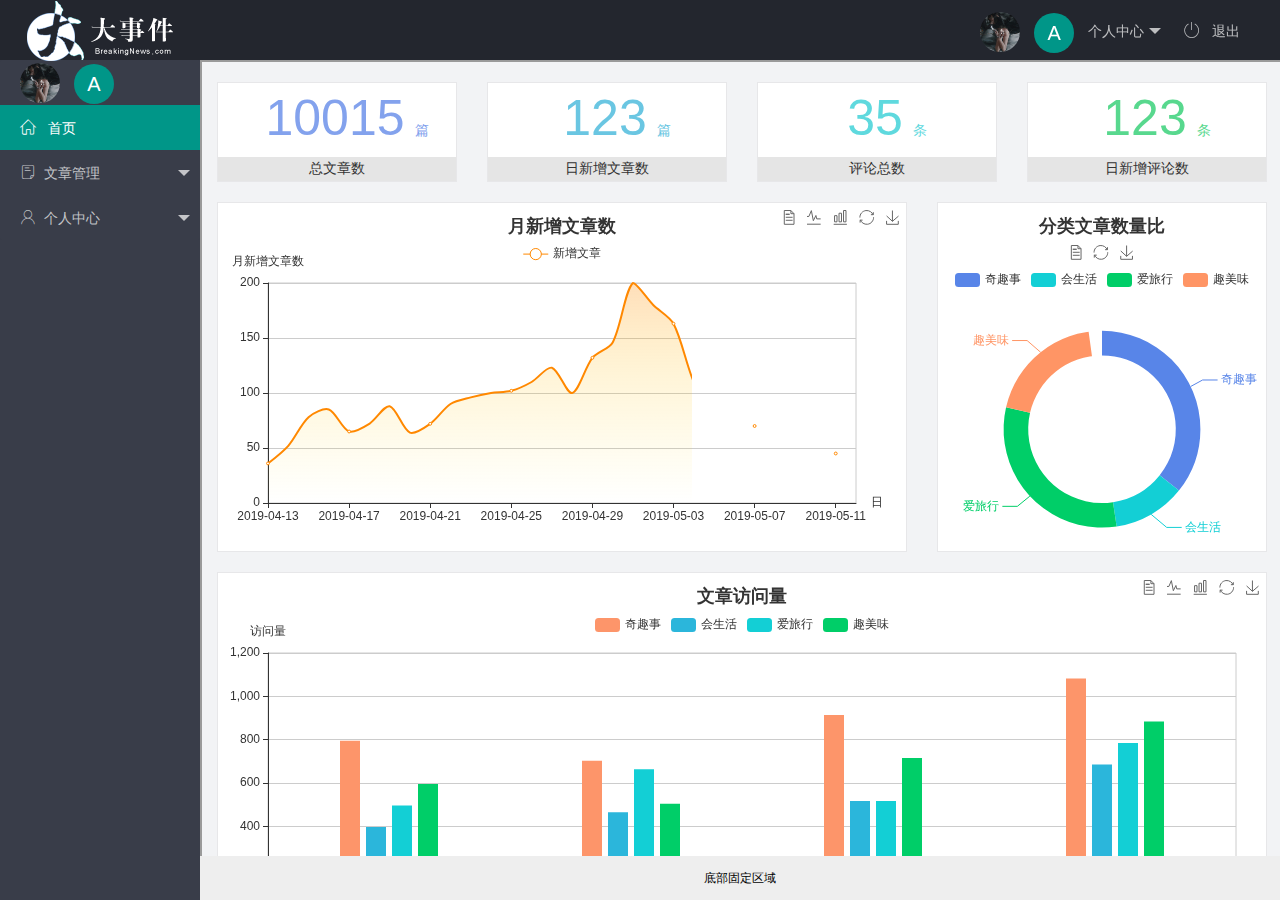
==== commit 5834c523: "第三次提交" ====
--- a/index.html
+++ b/index.html
@@ -7,6 +7,7 @@
   <meta name="viewport" content="width=device-width, initial-scale=1.0">
   <title>Document</title>
   <link rel="stylesheet" href="/assets/lib/layui/css/layui.css">
+  <link rel="stylesheet" href="/assets/fonts/iconfont.css">
   <link rel="stylesheet" href="/assets/css/index.css">
 </head>
 
@@ -22,17 +23,18 @@
         <li class="layui-nav-item layui-hide layui-show-md-inline-block">
           <a href="javascript:;">
             <img src="/assets/images/preview.jpg" class="layui-nav-img">
+            <span class="text-avatar">A</span>
             个人中心
           </a>
           <dl class="layui-nav-child">
-            <dd><a href="">基础资料</a></dd>
-            <dd><a href="">更换头像</a></dd>
-            <dd><a href="">重置密码</a></dd>
+            <dd><a href=""><i class="layui-icon layui-icon-template-1"></i>基础资料</a></dd>
+            <dd><a href=""><i class="layui-icon layui-icon-camera-fill"></i>更换头像</a></dd>
+            <dd><a href=""><i class="layui-icon layui-icon-engine"></i>重置密码</a></dd>
           </dl>
         </li>
         <li class="layui-nav-item" lay-header-event="menuRight" lay-unselect>
-          <a href="javascript:;">
-            退出
+          <a href="javascript:;" id="btnLogout">
+            <span class="iconfont">&#xe865</span> 退出
           </a>
         </li>
       </ul>
@@ -41,27 +43,36 @@
     <div class="layui-side layui-bg-black">
       <div class="layui-side-scroll">
         <!-- 左侧导航区域（可配合layui已有的垂直导航） -->
-        <ul class="layui-nav layui-nav-tree xia" lay-filter="test">
+        <ul class="layui-nav layui-nav-tree" lay-filter="test" lay-shrink='all'>
           <li class="layui-nav-item"><a href="javascript:;">
               <img src="/assets/images/preview.jpg" class="layui-nav-img">
-              个人中心
+              <span class="text-avatar">A</span>
+              <span id="welcome"></span>
             </a></li>
-          <li class="layui-nav-item"><a href="javascript:;">首页</a></li>
+          <li class="layui-nav-item layui-this">
+            <a href="/home/dashboard.html" target="fm">
+              <span class="iconfont icon-home"></span>
+              首页</a>
+          </li>
           <li class="layui-nav-item">
-            <a class="" href="javascript:;">文章管理</a>
+            <a class="" href="javascript:;">
+              <span class="iconfont">&#xe615</span>文章管理</a>
             <dl class="layui-nav-child">
-              <dd><a href="javascript:;">文章类别</a></dd>
-              <dd><a href="javascript:;">文章列表</a></dd>
-              <dd><a href="javascript:;">发布文章</a></dd>
+              <dd><a href="javascript:;">
+                  <i class="layui-icon layui-icon-form"></i> 文章类别</a></dd>
+              <dd><a href="javascript:;"><i class="layui-icon layui-icon-layouts"></i>文章列表</a></dd>
+              <dd><a href="javascript:;"><i class="layui-icon layui-icon-upload-drag"></i>发布文章</a></dd>
 
             </dl>
           </li>
           <li class="layui-nav-item">
-            <a href="javascript:;">个人中心</a>
+            <a href="javascript:;">
+              <span class="iconfont">&#xe614</span>个人中心</a>
             <dl class="layui-nav-child">
-              <dd><a href="javascript:;">基本资料</a></dd>
-              <dd><a href="javascript:;">更换头像</a></dd>
-              <dd><a href="">重置密码</a></dd>
+              <dd><a href="/user/user_info.html" target="fm"><i class="layui-icon layui-icon-template-1"></i>基本资料</a>
+              </dd>
+              <dd><a href="javascript:;"><i class="layui-icon layui-icon-camera-fill"></i>更换头像</a></dd>
+              <dd><a href="/user/user_pwd.html" target="fm"><i class="layui-icon layui-icon-engine"></i>重置密码</a></dd>
             </dl>
           </li>
 
@@ -71,7 +82,9 @@
 
     <div class="layui-body">
       <!-- 内容主体区域 -->
-      <div style="padding: 15px;">玛卡巴卡</div>
+
+      <iframe name="fm" src='/home/dashboard.html'></iframe>
+
     </div>
 
     <div class="layui-footer">
@@ -79,8 +92,10 @@
       底部固定区域
     </div>
   </div>
-  <script src="./layui/layui.js"></script>
   <script src="/assets/lib/layui/layui.all.js"></script>
+  <script src="/assets/lib/jquery.js"></script>
+  <script src="/assets/js/baseAPI.js"></script>
+  <script src="/assets/js/index.js"></script>
 </body>
 
 </html>--- a/assets/fonts/iconfont.css
+++ b/assets/fonts/iconfont.css
@@ -0,0 +1,37 @@
+@font-face {font-family: "iconfont";
+  src: url('iconfont.eot?t=1576139966484'); /* IE9 */
+  src: url('iconfont.eot?t=1576139966484#iefix') format('embedded-opentype'), /* IE6-IE8 */
+  url('[data-uri]') format('woff2'),
+  url('iconfont.woff?t=1576139966484') format('woff'),
+  url('iconfont.ttf?t=1576139966484') format('truetype'), /* chrome, firefox, opera, Safari, Android, iOS 4.2+ */
+  url('iconfont.svg?t=1576139966484#iconfont') format('svg'); /* iOS 4.1- */
+}
+
+.iconfont {
+  font-family: "iconfont" !important;
+  font-size: 16px;
+  font-style: normal;
+  -webkit-font-smoothing: antialiased;
+  -moz-osx-font-smoothing: grayscale;
+}
+
+.icon-home:before {
+  content: "\e6a9";
+}
+
+.icon-user:before {
+  content: "\e614";
+}
+
+.icon-pinglun:before {
+  content: "\e616";
+}
+
+.icon-tuichu:before {
+  content: "\e865";
+}
+
+.icon-16:before {
+  content: "\e615";
+}
+
--- a/assets/css/index.css
+++ b/assets/css/index.css
@@ -20,7 +20,6 @@
 .layui-body {
   overflow: hidden;
 }
-
 a {
   transition: none !important;
 }
@@ -56,10 +55,3 @@
   top: 4px;
   margin-right: 10px;
 }
-
-.layui-logo a {
-  color: #fff;
-}
-.xia {
-  margin-top: 10px;
-}
